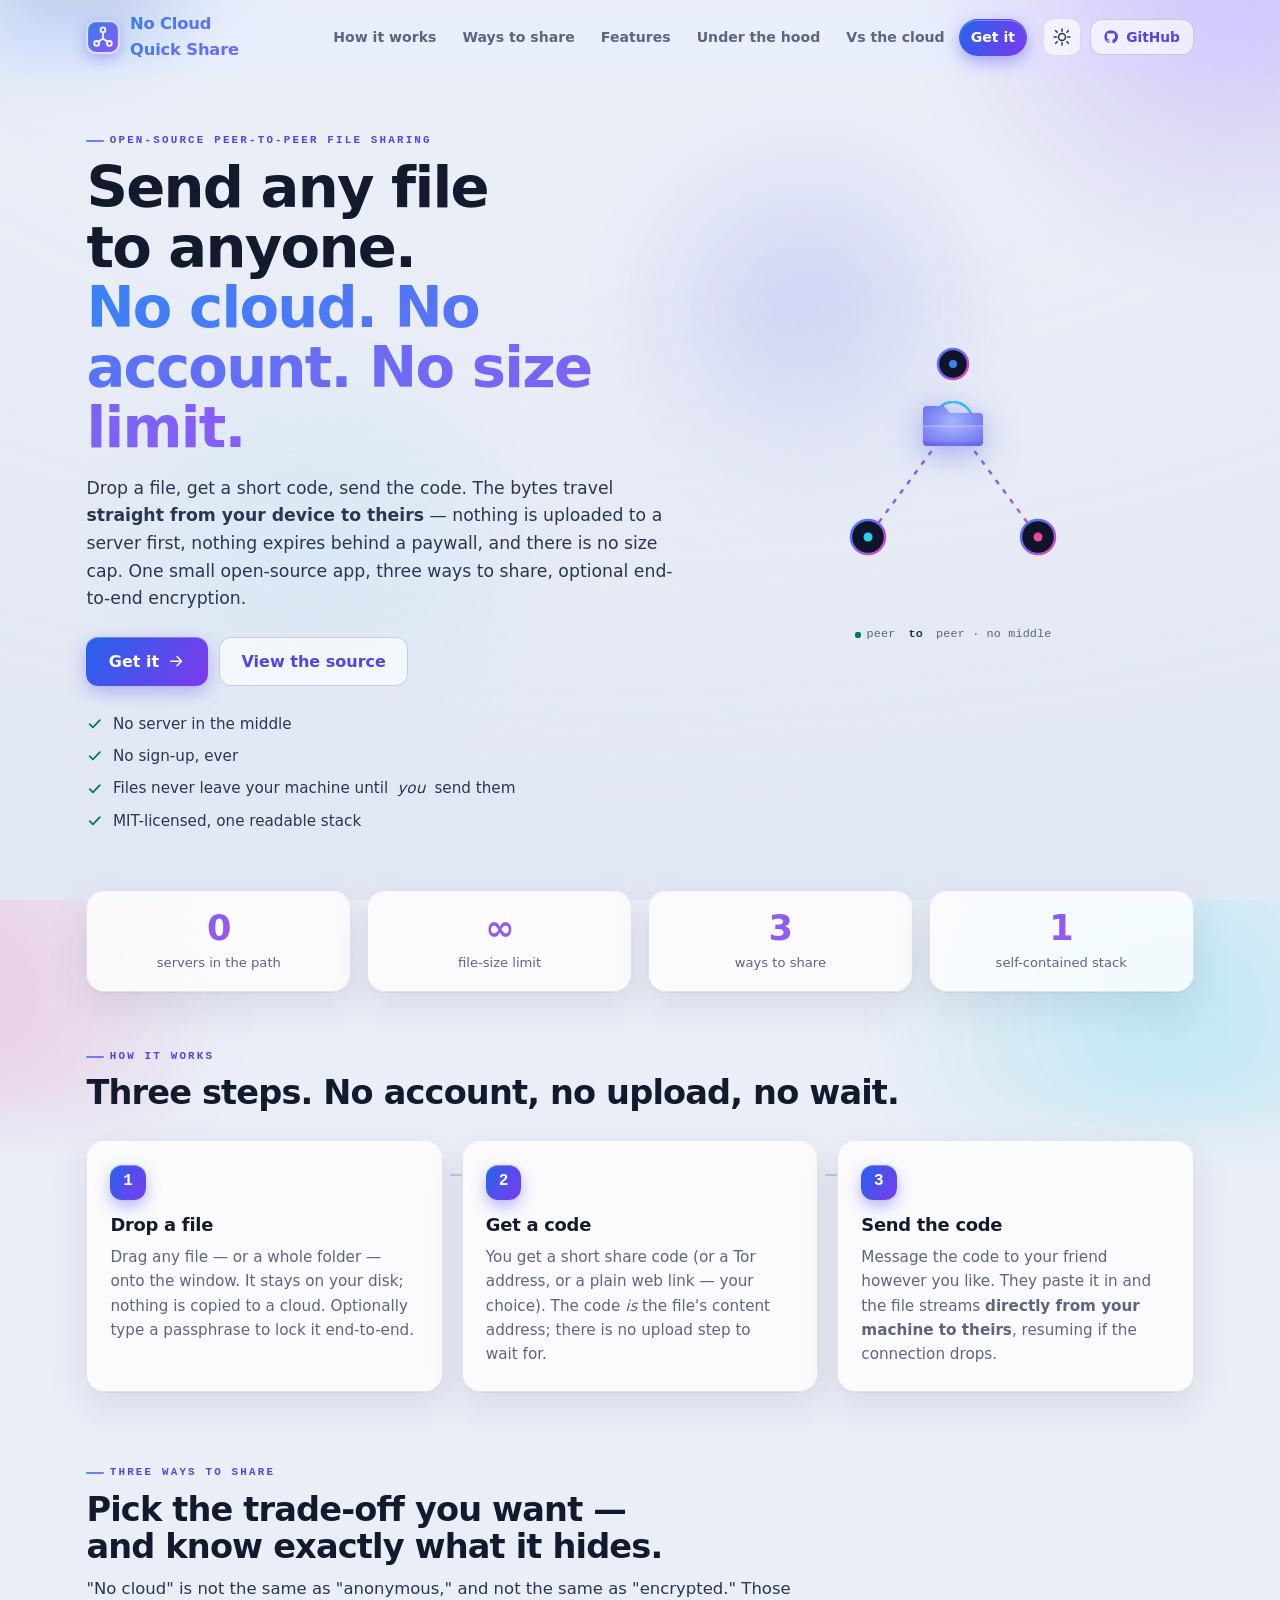
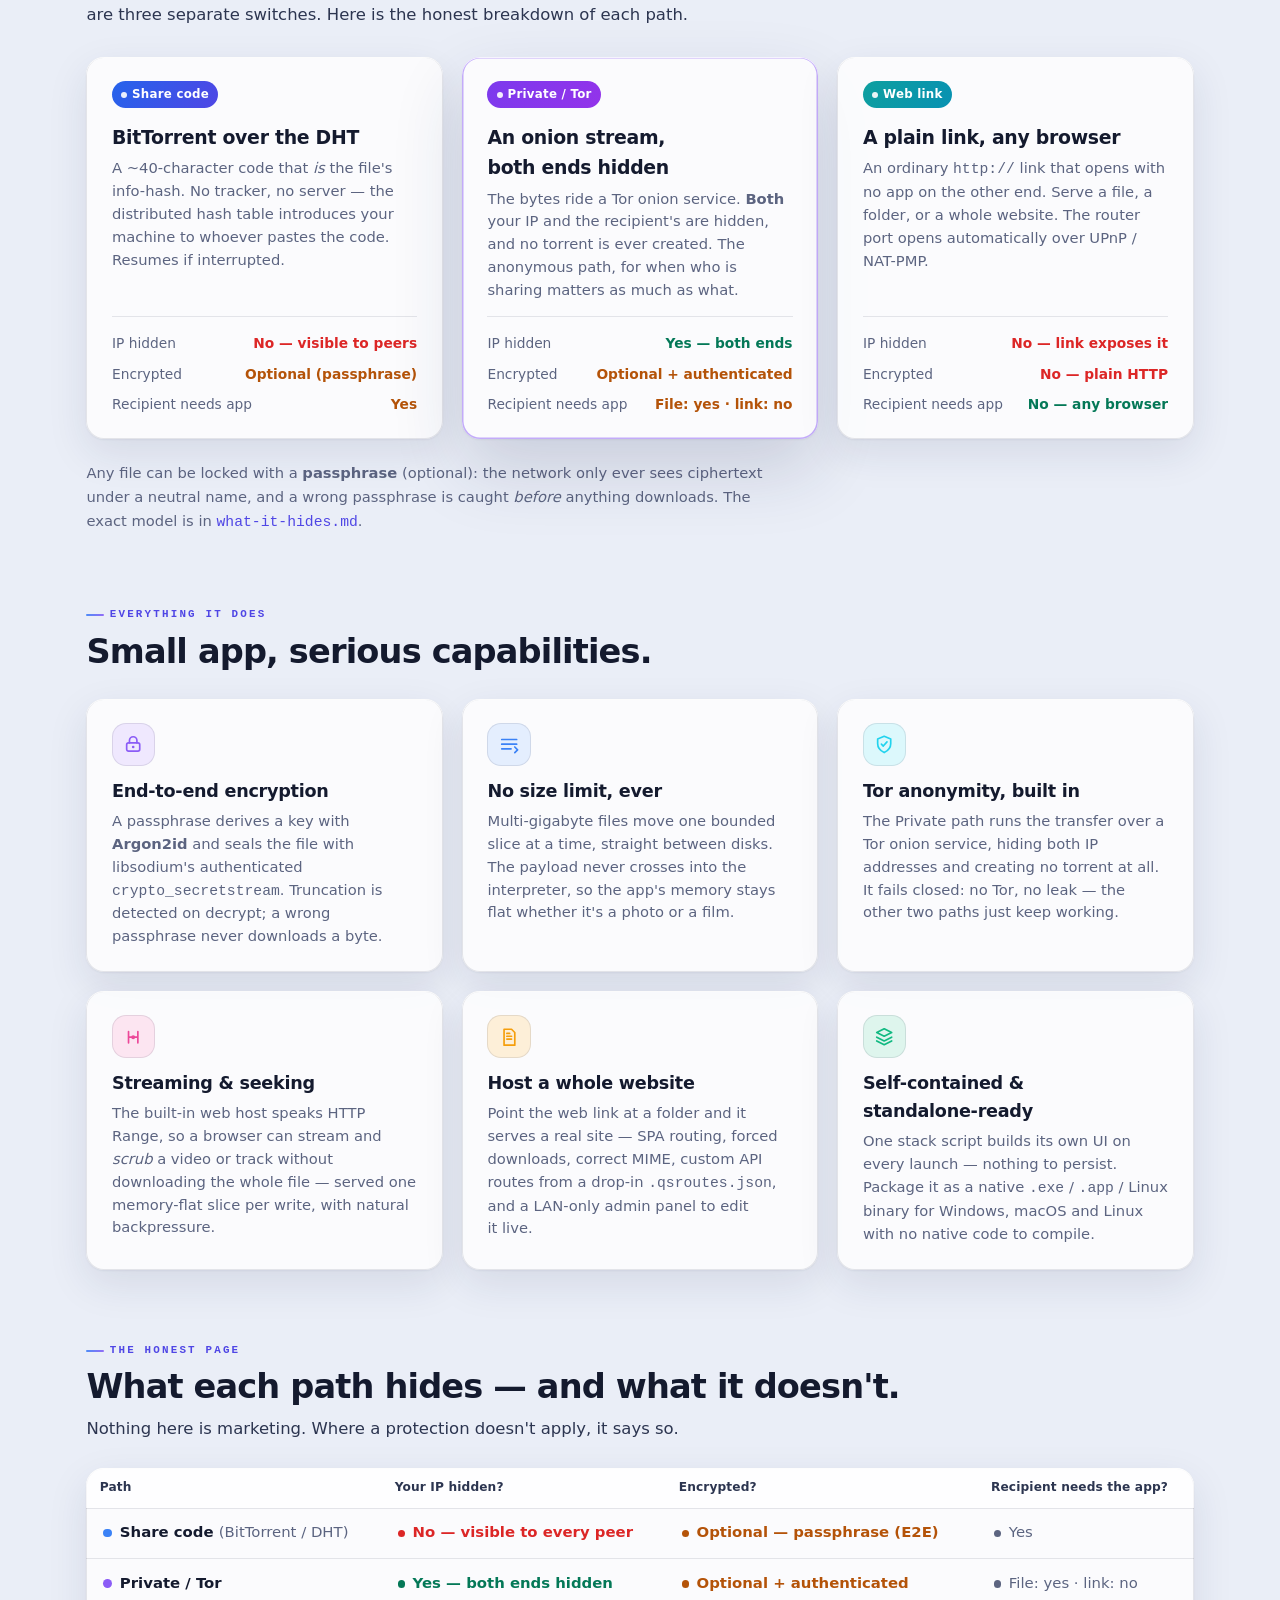
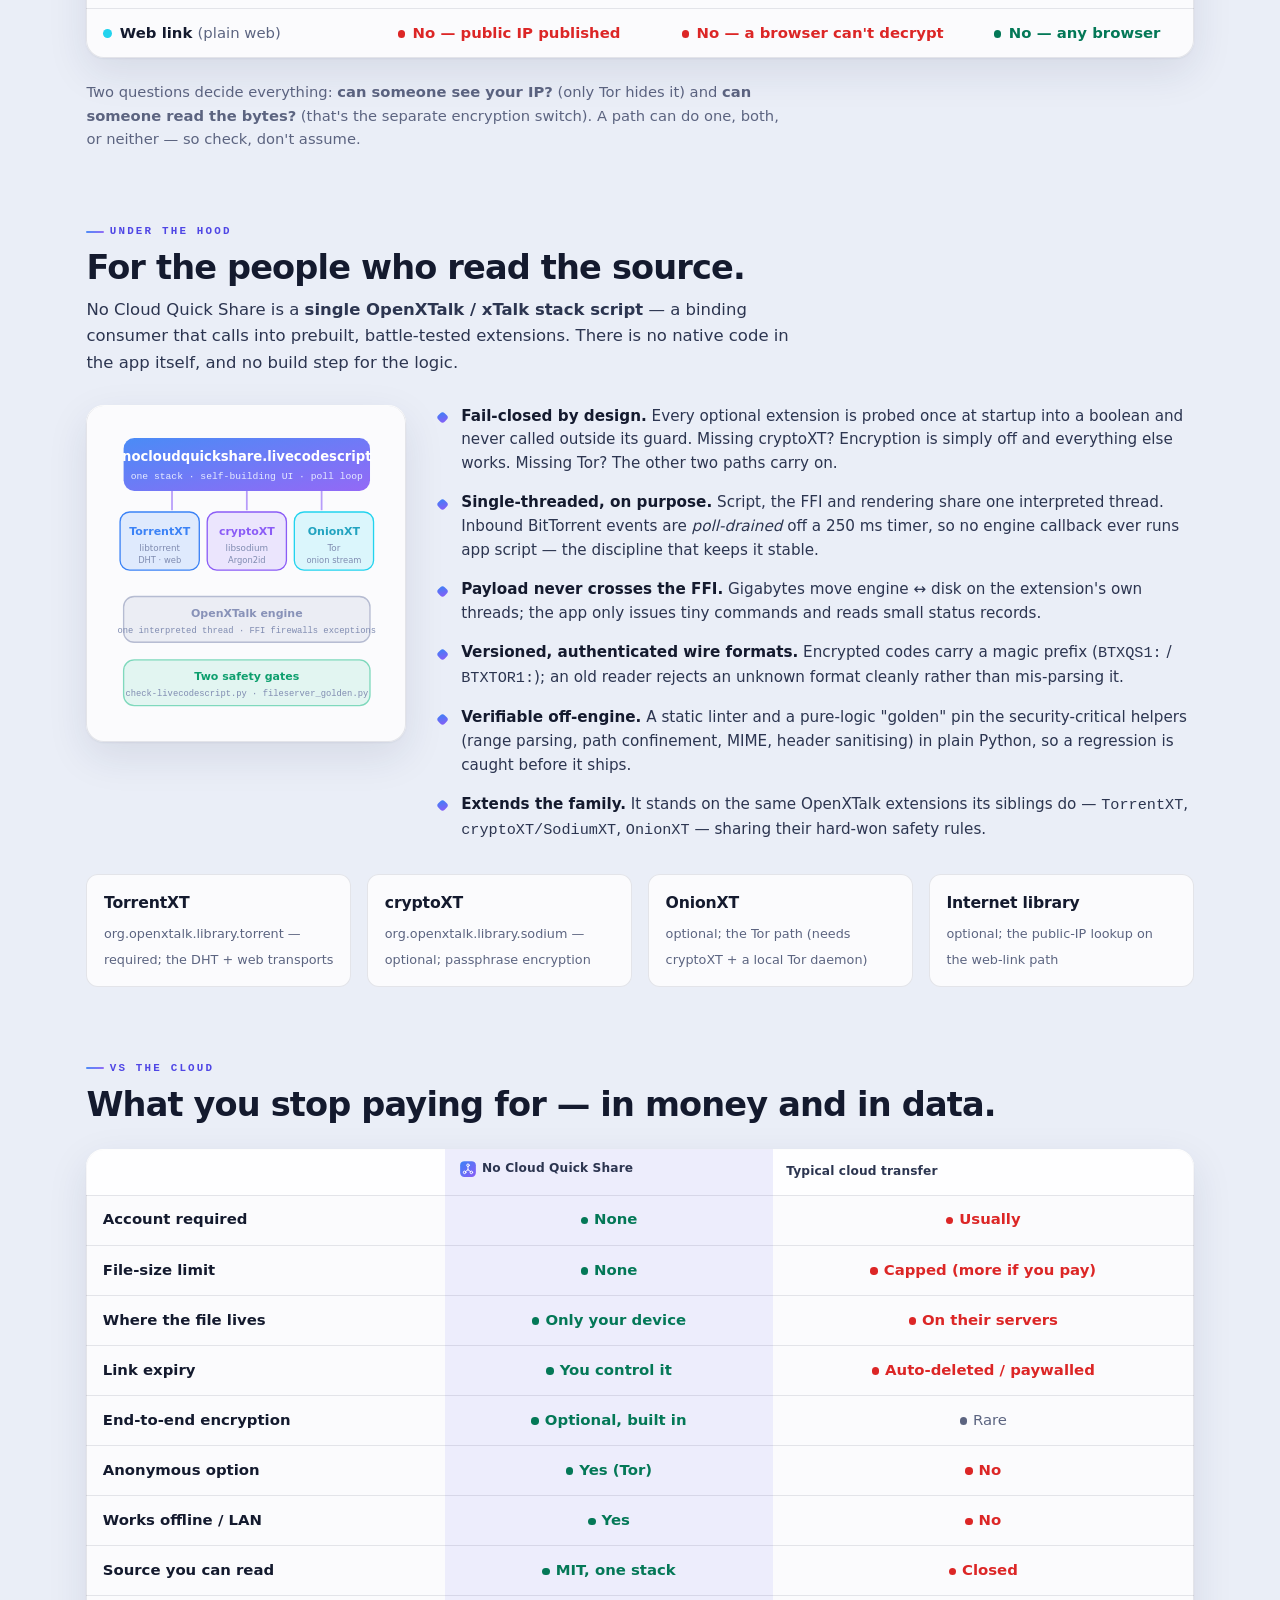
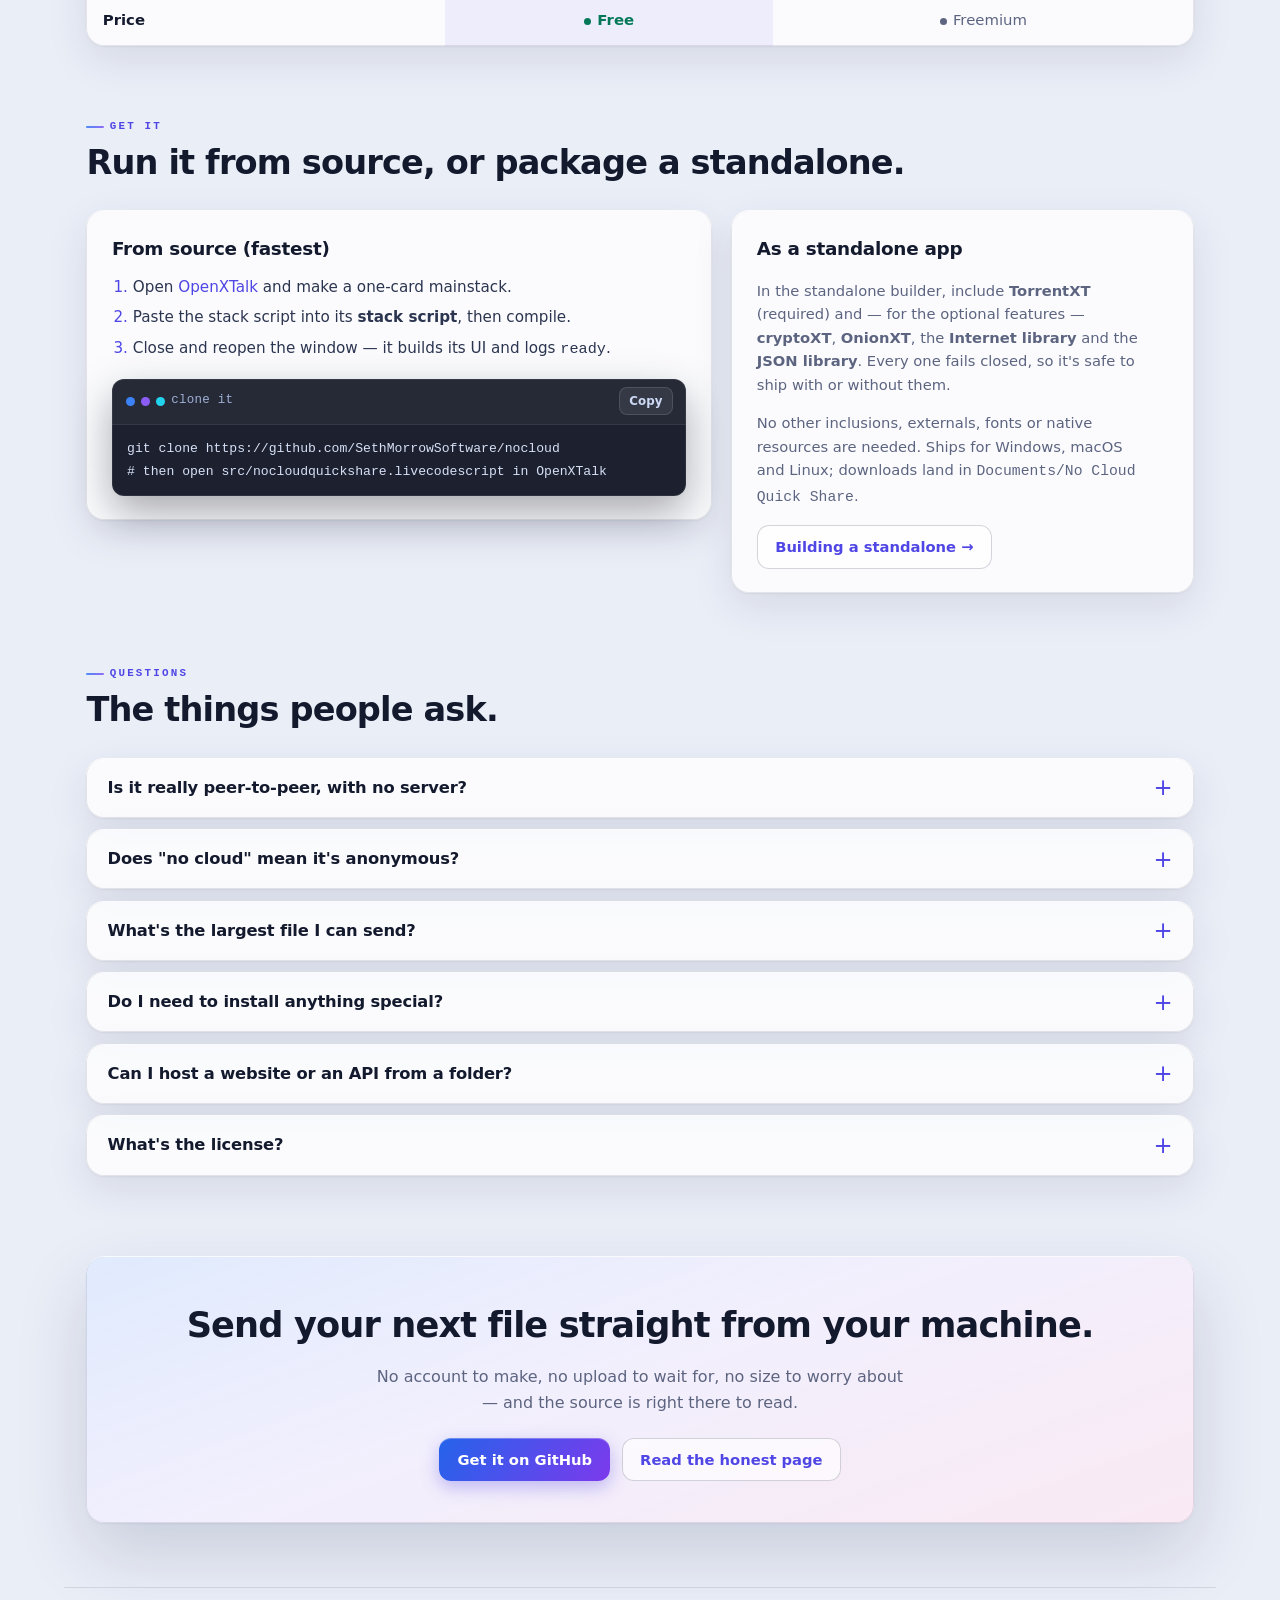
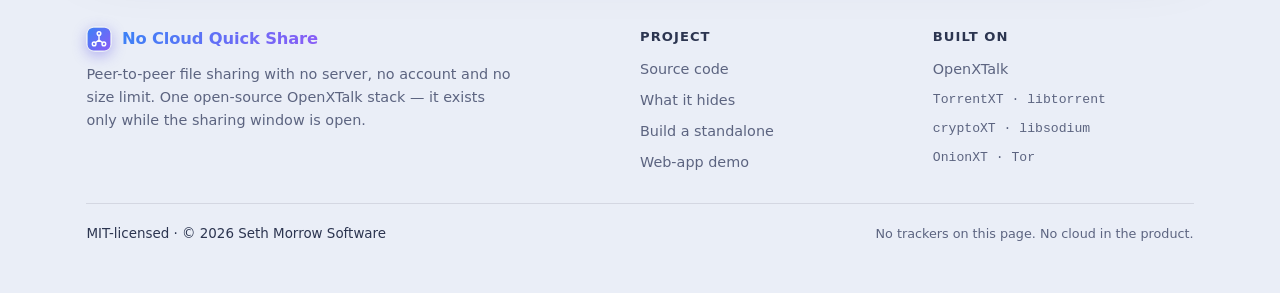
==== site/index.html @ 39c864a6 "site: a professional open-source product landing page A standalone marketing / product page for No C" ====
<!doctype html>
<html lang="en">
<head>
  <meta charset="utf-8">
  <meta name="viewport" content="width=device-width, initial-scale=1">
  <meta name="color-scheme" content="light dark">
  <meta name="theme-color" content="#3b82f6" media="(prefers-color-scheme: light)">
  <meta name="theme-color" content="#070b16" media="(prefers-color-scheme: dark)">
  <title>No Cloud Quick Share — send any file, no cloud, no account, no size limit</title>
  <meta name="description" content="Open-source peer-to-peer file sharing with no server, no account and no size limit. Drop a file, get a code, send it — the bytes go straight from your device to theirs, over BitTorrent, a Tor onion, or a plain web link, with optional end-to-end encryption.">
  <meta property="og:title" content="No Cloud Quick Share">
  <meta property="og:description" content="Peer-to-peer file sharing with no server, no account, no size limit. One open-source stack, three ways to share, optional end-to-end encryption.">
  <meta property="og:type" content="website">
  <!-- One self-contained stylesheet + one progressive-enhancement script. No external
       fonts, no CDN, no trackers, no build step: the whole site is a folder you could
       serve from No Cloud Quick Share itself. -->
  <link rel="icon" href="assets/logo.svg">
  <link rel="stylesheet" href="style.css">
</head>
<body>
  <div class="aurora" aria-hidden="true"></div>
  <div class="mesh" aria-hidden="true"></div>
  <a class="skip" href="#main">Skip to content</a>

  <!-- ============================================================ header -->
  <header class="chrome" id="chrome">
    <div class="site">
      <a class="brand" href="#top" aria-label="No Cloud Quick Share — home">
        <img src="assets/logo.svg" width="34" height="34" alt="">
        <span class="brand-name">No&nbsp;Cloud Quick&nbsp;Share</span>
      </a>
      <nav class="topnav" aria-label="Sections">
        <a href="#how">How it works</a>
        <a href="#ways">Ways to share</a>
        <a href="#features">Features</a>
        <a href="#tech">Under the hood</a>
        <a href="#compare">Vs the cloud</a>
        <a href="#start">Get it</a>
      </nav>
      <div class="site-actions">
        <button class="iconbtn" id="themebtn" type="button" aria-label="Toggle light or dark theme" title="Toggle theme">
          <svg class="ic" viewBox="0 0 24 24" aria-hidden="true"><circle cx="12" cy="12" r="4.2"/><path d="M12 2.5v2.6M12 18.9v2.6M4.4 4.4l1.8 1.8M17.8 17.8l1.8 1.8M2.5 12h2.6M18.9 12h2.6M4.4 19.6l1.8-1.8M17.8 6.2l1.8-1.8"/></svg>
        </button>
        <a class="btn ghost gh" href="https://github.com/SethMorrowSoftware/nocloud" rel="noopener">
          <svg class="ic" viewBox="0 0 24 24" aria-hidden="true"><path d="M12 2.2A9.8 9.8 0 0 0 8.9 21.3c.5.1.7-.2.7-.5v-1.7c-2.8.6-3.4-1.3-3.4-1.3-.4-1.1-1.1-1.4-1.1-1.4-.9-.6.1-.6.1-.6 1 .1 1.5 1 1.5 1 .9 1.5 2.3 1.1 2.9.8.1-.6.3-1.1.6-1.3-2.2-.3-4.5-1.1-4.5-4.9 0-1.1.4-2 1-2.7-.1-.3-.4-1.3.1-2.7 0 0 .8-.3 2.7 1a9.4 9.4 0 0 1 5 0c1.9-1.3 2.7-1 2.7-1 .5 1.4.2 2.4.1 2.7.6.7 1 1.6 1 2.7 0 3.8-2.3 4.6-4.5 4.9.3.3.7.9.7 1.9v2.8c0 .3.2.6.7.5A9.8 9.8 0 0 0 12 2.2z" fill="currentColor" stroke="none"/></svg>
          GitHub
        </a>
      </div>
      <button class="navtoggle" id="navtoggle" type="button" aria-label="Menu" aria-expanded="false"><span></span><span></span><span></span></button>
    </div>
  </header>

  <main id="main">
    <span id="top"></span>

    <!-- ========================================================== hero -->
    <section class="hero">
      <div class="hero-grid">
        <div class="hero-copy">
          <span class="kicker">Open-source peer-to-peer file sharing</span>
          <h1>Send any file to anyone.<br><span class="grad">No cloud. No account. No size limit.</span></h1>
          <p class="lede">Drop a file, get a short code, send the code. The bytes travel
            <b>straight from your device to theirs</b> — nothing is uploaded to a server first,
            nothing expires behind a paywall, and there is no size cap. One small open-source app,
            three ways to share, optional end-to-end encryption.</p>
          <div class="row hero-cta">
            <a class="btn" href="#start">Get it <svg class="ic" viewBox="0 0 24 24" aria-hidden="true"><path d="M5 12h13M13 6l6 6-6 6"/></svg></a>
            <a class="btn ghost" href="https://github.com/SethMorrowSoftware/nocloud" rel="noopener">View the source</a>
          </div>
          <ul class="trust">
            <li><svg class="ic" viewBox="0 0 24 24" aria-hidden="true"><path d="M5 12.5l4.5 4.5L19 7"/></svg> No server in the middle</li>
            <li><svg class="ic" viewBox="0 0 24 24" aria-hidden="true"><path d="M5 12.5l4.5 4.5L19 7"/></svg> No sign-up, ever</li>
            <li><svg class="ic" viewBox="0 0 24 24" aria-hidden="true"><path d="M5 12.5l4.5 4.5L19 7"/></svg> Files never leave your machine until <i>you</i> send them</li>
            <li><svg class="ic" viewBox="0 0 24 24" aria-hidden="true"><path d="M5 12.5l4.5 4.5L19 7"/></svg> MIT-licensed, one readable stack</li>
          </ul>
        </div>
        <div class="hero-art">
          <!-- the logo's 3-node glyph, brought to life: a source radiating to peers -->
          <svg class="qs-net" viewBox="0 0 360 300" fill="none" role="img" aria-label="A source sending a file peer-to-peer to three nodes">
            <defs>
              <linearGradient id="qsg" x1="0" y1="0" x2="1" y2="1">
                <stop offset="0" stop-color="#3b82f6"/><stop offset=".55" stop-color="#8b5cf6"/><stop offset="1" stop-color="#ec4899"/>
              </linearGradient>
              <radialGradient id="qsc" cx=".5" cy=".38" r=".7">
                <stop offset="0" stop-color="#a5b4fc"/><stop offset="1" stop-color="#6366f1"/>
              </radialGradient>
            </defs>
            <circle class="qs-ring" cx="180" cy="110" r="20" stroke="#8b5cf6" stroke-width="2"/>
            <circle class="qs-ring b" cx="180" cy="110" r="20" stroke="#3b82f6" stroke-width="2"/>
            <circle class="qs-ring c" cx="180" cy="110" r="20" stroke="#22d3ee" stroke-width="2"/>
            <path class="qs-link" d="M180 110 L95 225"  stroke="url(#qsg)" stroke-width="2.5"/>
            <path class="qs-link" d="M180 110 L265 225" stroke="url(#qsg)" stroke-width="2.5"/>
            <path class="qs-link" d="M180 110 L180 52"  stroke="url(#qsg)" stroke-width="2.5"/>
            <circle class="pkt pkt-l" cx="180" cy="110" r="4" fill="#22d3ee"/>
            <circle class="pkt pkt-r" cx="180" cy="110" r="4" fill="#ec4899"/>
            <circle class="pkt pkt-t" cx="180" cy="110" r="4" fill="#3b82f6"/>
            <g class="qs-peer core">
              <path d="M150 130V98a4 4 0 0 1 4-4h17l6 7h29a4 4 0 0 1 4 4v25a4 4 0 0 1-4 4h-52a4 4 0 0 1-4-4Z" fill="url(#qsc)"/>
              <path d="M150 114v12a4 4 0 0 0 4 4h52a4 4 0 0 0 4-4v-12Z" fill="#fff" opacity=".10"/>
              <path d="M150 114h60" stroke="#fff" stroke-width="1.4" opacity=".3"/>
            </g>
            <g class="qs-peer b"><circle cx="95" cy="225" r="17" fill="#0f1428" stroke="url(#qsg)" stroke-width="2.5"/><circle cx="95" cy="225" r="4.5" fill="#22d3ee"/></g>
            <g class="qs-peer c"><circle cx="265" cy="225" r="17" fill="#0f1428" stroke="url(#qsg)" stroke-width="2.5"/><circle cx="265" cy="225" r="4.5" fill="#ec4899"/></g>
            <g class="qs-peer"><circle cx="180" cy="52" r="15" fill="#0f1428" stroke="url(#qsg)" stroke-width="2.5"/><circle cx="180" cy="52" r="4" fill="#3b82f6"/></g>
          </svg>
          <span class="art-note"><span class="dot"></span>peer&nbsp;<b>to</b>&nbsp;peer &middot; no middle</span>
        </div>
      </div>
    </section>

    <!-- ===================================================== stat strip -->
    <section class="stats" aria-label="At a glance">
      <div class="stat"><b>0</b><span>servers in the path</span></div>
      <div class="stat"><b>&infin;</b><span>file-size limit</span></div>
      <div class="stat"><b>3</b><span>ways to share</span></div>
      <div class="stat"><b>1</b><span>self-contained stack</span></div>
    </section>

    <!-- ==================================================== how it works -->
    <section id="how" class="band">
      <span class="kicker">How it works</span>
      <h2 class="band-h">Three steps. No account, no upload, no wait.</h2>
      <ol class="steps">
        <li class="step">
          <span class="step-n">1</span>
          <h3>Drop a file</h3>
          <p>Drag any file — or a whole folder — onto the window. It stays on your disk; nothing
            is copied to a cloud. Optionally type a passphrase to lock it end-to-end.</p>
        </li>
        <li class="step">
          <span class="step-n">2</span>
          <h3>Get a code</h3>
          <p>You get a short share code (or a Tor address, or a plain web link — your choice). The
            code <i>is</i> the file's content address; there is no upload step to wait for.</p>
        </li>
        <li class="step">
          <span class="step-n">3</span>
          <h3>Send the code</h3>
          <p>Message the code to your friend however you like. They paste it in and the file streams
            <b>directly from your machine to theirs</b>, resuming if the connection drops.</p>
        </li>
      </ol>
    </section>

    <!-- ==================================================== ways to share -->
    <section id="ways" class="band">
      <span class="kicker">Three ways to share</span>
      <h2 class="band-h">Pick the trade-off you want — and know exactly what it hides.</h2>
      <p class="band-lede">"No cloud" is not the same as "anonymous," and not the same as "encrypted."
        Those are three separate switches. Here is the honest breakdown of each path.</p>
      <div class="ways">
        <article class="card way">
          <span class="way-badge code">Share code</span>
          <h3>BitTorrent over the DHT</h3>
          <p class="muted">A ~40-character code that <i>is</i> the file's info-hash. No tracker, no
            server — the distributed hash table introduces your machine to whoever pastes the code.
            Resumes if interrupted.</p>
          <ul class="way-facts">
            <li class="no"><span>IP hidden</span><b>No — visible to peers</b></li>
            <li class="opt"><span>Encrypted</span><b>Optional (passphrase)</b></li>
            <li class="opt"><span>Recipient needs app</span><b>Yes</b></li>
          </ul>
        </article>
        <article class="card way feature-tor">
          <span class="way-badge tor">Private / Tor</span>
          <h3>An onion stream, both ends hidden</h3>
          <p class="muted">The bytes ride a Tor onion service. <b>Both</b> your IP and the
            recipient's are hidden, and no torrent is ever created. The anonymous path, for when
            who is sharing matters as much as what.</p>
          <ul class="way-facts">
            <li class="yes"><span>IP hidden</span><b>Yes — both ends</b></li>
            <li class="opt"><span>Encrypted</span><b>Optional + authenticated</b></li>
            <li class="opt"><span>Recipient needs app</span><b>File: yes · link: no</b></li>
          </ul>
        </article>
        <article class="card way">
          <span class="way-badge web">Web link</span>
          <h3>A plain link, any browser</h3>
          <p class="muted">An ordinary <span class="mono">http://</span> link that opens with no app
            on the other end. Serve a file, a folder, or a whole website. The router port opens
            automatically over UPnP / NAT-PMP.</p>
          <ul class="way-facts">
            <li class="no"><span>IP hidden</span><b>No — link exposes it</b></li>
            <li class="no"><span>Encrypted</span><b>No — plain HTTP</b></li>
            <li class="yes"><span>Recipient needs app</span><b>No — any browser</b></li>
          </ul>
        </article>
      </div>
      <p class="band-foot muted">Any file can be locked with a <b>passphrase</b> (optional): the
        network only ever sees ciphertext under a neutral name, and a wrong passphrase is caught
        <i>before</i> anything downloads. The exact model is in
        <a href="https://github.com/SethMorrowSoftware/nocloud/blob/main/docs/what-it-hides.md" rel="noopener"><span class="mono">what-it-hides.md</span></a>.</p>
    </section>

    <!-- ==================================================== features grid -->
    <section id="features" class="band">
      <span class="kicker">Everything it does</span>
      <h2 class="band-h">Small app, serious capabilities.</h2>
      <div class="grid feats">
        <article class="feat card">
          <span class="feat-ic"><svg viewBox="0 0 24 24" aria-hidden="true"><rect x="5" y="10.5" width="14" height="9" rx="2"/><path d="M8 10.5V8a4 4 0 0 1 8 0v2.5"/><circle cx="12" cy="15" r="1.4" fill="currentColor" stroke="none"/></svg></span>
          <h3>End-to-end encryption</h3>
          <p>A passphrase derives a key with <b>Argon2id</b> and seals the file with libsodium's
            authenticated <span class="mono">crypto_secretstream</span>. Truncation is detected on
            decrypt; a wrong passphrase never downloads a byte.</p>
        </article>
        <article class="feat card">
          <span class="feat-ic"><svg viewBox="0 0 24 24" aria-hidden="true"><path d="M4 7h16M4 12h16M4 17h10"/><path d="M18 15l3 3-3 3" fill="none"/></svg></span>
          <h3>No size limit, ever</h3>
          <p>Multi-gigabyte files move one bounded slice at a time, straight between disks. The
            payload never crosses into the interpreter, so the app's memory stays flat whether
            it's a photo or a film.</p>
        </article>
        <article class="feat card">
          <span class="feat-ic"><svg viewBox="0 0 24 24" aria-hidden="true"><path d="M12 3.5l7 3v5c0 5-3 7.5-7 9.5-4-2-7-4.5-7-9.5v-5z"/><path d="M9 12l2 2 4-4.5"/></svg></span>
          <h3>Tor anonymity, built in</h3>
          <p>The Private path runs the transfer over a Tor onion service, hiding both IP addresses
            and creating no torrent at all. It fails closed: no Tor, no leak — the other two paths
            just keep working.</p>
        </article>
        <article class="feat card">
          <span class="feat-ic"><svg viewBox="0 0 24 24" aria-hidden="true"><path d="M7 6v12M17 6v12M7 12h10"/><circle cx="12" cy="12" r="2.1" fill="currentColor" stroke="none"/></svg></span>
          <h3>Streaming &amp; seeking</h3>
          <p>The built-in web host speaks HTTP Range, so a browser can stream and <i>scrub</i> a
            video or track without downloading the whole file — served one memory-flat slice per
            write, with natural backpressure.</p>
        </article>
        <article class="feat card">
          <span class="feat-ic"><svg viewBox="0 0 24 24" aria-hidden="true"><path d="M6.5 3.5h8L18 7v13.5H6.5z"/><path d="M9.5 8h3M9.5 11h5M9.5 14h5"/></svg></span>
          <h3>Host a whole website</h3>
          <p>Point the web link at a folder and it serves a real site — SPA routing, forced
            downloads, correct MIME, custom API routes from a drop-in <span class="mono">.qsroutes.json</span>,
            and a LAN-only admin panel to edit it live.</p>
        </article>
        <article class="feat card">
          <span class="feat-ic"><svg viewBox="0 0 24 24" aria-hidden="true"><path d="M12 3l8 4-8 4-8-4z"/><path d="M4 12l8 4 8-4"/><path d="M4 16l8 4 8-4"/></svg></span>
          <h3>Self-contained &amp; standalone-ready</h3>
          <p>One stack script builds its own UI on every launch — nothing to persist. Package it as
            a native <span class="mono">.exe</span> / <span class="mono">.app</span> / Linux binary
            for Windows, macOS and Linux with no native code to compile.</p>
        </article>
      </div>
    </section>

    <!-- ==================================================== transparency -->
    <section id="transparency" class="band">
      <span class="kicker">The honest page</span>
      <h2 class="band-h">What each path hides — and what it doesn't.</h2>
      <p class="band-lede">Nothing here is marketing. Where a protection doesn't apply, it says so.</p>
      <div class="tablewrap card">
        <table class="cmp">
          <thead>
            <tr><th scope="col">Path</th><th scope="col">Your IP hidden?</th><th scope="col">Encrypted?</th><th scope="col">Recipient needs the app?</th></tr>
          </thead>
          <tbody>
            <tr>
              <th scope="row"><span class="dotchip code"></span>Share code <span class="muted">(BitTorrent / DHT)</span></th>
              <td class="c-no">No — visible to every peer</td>
              <td class="c-opt">Optional — passphrase (E2E)</td>
              <td class="c-mid">Yes</td>
            </tr>
            <tr>
              <th scope="row"><span class="dotchip tor"></span>Private / Tor</th>
              <td class="c-yes">Yes — both ends hidden</td>
              <td class="c-opt">Optional + authenticated</td>
              <td class="c-mid">File: yes · link: no</td>
            </tr>
            <tr>
              <th scope="row"><span class="dotchip web"></span>Web link <span class="muted">(plain web)</span></th>
              <td class="c-no">No — public IP published</td>
              <td class="c-no">No — a browser can't decrypt</td>
              <td class="c-yes">No — any browser</td>
            </tr>
          </tbody>
        </table>
      </div>
      <p class="band-foot muted">Two questions decide everything: <b>can someone see your IP?</b>
        (only Tor hides it) and <b>can someone read the bytes?</b> (that's the separate encryption
        switch). A path can do one, both, or neither — so check, don't assume.</p>
    </section>

    <!-- ==================================================== under the hood -->
    <section id="tech" class="band tech">
      <span class="kicker">Under the hood</span>
      <h2 class="band-h">For the people who read the source.</h2>
      <p class="band-lede">No Cloud Quick Share is a <b>single OpenXTalk / xTalk stack script</b> —
        a binding consumer that calls into prebuilt, battle-tested extensions. There is no native
        code in the app itself, and no build step for the logic.</p>

      <div class="tech-grid">
        <div class="tech-diagram card" aria-hidden="true">
          <svg viewBox="0 0 320 340" role="img">
            <defs>
              <linearGradient id="tg" x1="0" y1="0" x2="1" y2="1"><stop offset="0" stop-color="#3b82f6"/><stop offset="1" stop-color="#8b5cf6"/></linearGradient>
            </defs>
            <!-- app layer -->
            <rect x="20" y="16" width="280" height="60" rx="12" fill="url(#tg)" opacity=".92"/>
            <text x="160" y="42" text-anchor="middle" fill="#fff" font-family="system-ui,sans-serif" font-size="15" font-weight="700">nocloudquickshare.livecodescript</text>
            <text x="160" y="62" text-anchor="middle" fill="#e6ecff" font-family="ui-monospace,monospace" font-size="11">one stack · self-building UI · poll loop</text>
            <!-- connectors -->
            <path d="M75 76v22M160 76v22M245 76v22" stroke="#8b5cf6" stroke-width="2" opacity=".6"/>
            <!-- extensions row -->
            <g font-family="system-ui,sans-serif">
              <rect x="16" y="100" width="90" height="66" rx="11" fill="rgba(59,130,246,.14)" stroke="#3b82f6" stroke-width="1.5"/>
              <text x="61" y="126" text-anchor="middle" fill="#3b82f6" font-size="12.5" font-weight="700">TorrentXT</text>
              <text x="61" y="144" text-anchor="middle" fill="#7f8bb0" font-size="10">libtorrent</text>
              <text x="61" y="158" text-anchor="middle" fill="#7f8bb0" font-size="9.5">DHT · web</text>

              <rect x="115" y="100" width="90" height="66" rx="11" fill="rgba(139,92,246,.14)" stroke="#8b5cf6" stroke-width="1.5"/>
              <text x="160" y="126" text-anchor="middle" fill="#8b5cf6" font-size="12.5" font-weight="700">cryptoXT</text>
              <text x="160" y="144" text-anchor="middle" fill="#7f8bb0" font-size="10">libsodium</text>
              <text x="160" y="158" text-anchor="middle" fill="#7f8bb0" font-size="9.5">Argon2id</text>

              <rect x="214" y="100" width="90" height="66" rx="11" fill="rgba(34,211,238,.14)" stroke="#22d3ee" stroke-width="1.5"/>
              <text x="259" y="126" text-anchor="middle" fill="#22a3c0" font-size="12.5" font-weight="700">OnionXT</text>
              <text x="259" y="144" text-anchor="middle" fill="#7f8bb0" font-size="10">Tor</text>
              <text x="259" y="158" text-anchor="middle" fill="#7f8bb0" font-size="9.5">onion stream</text>
            </g>
            <!-- engine layer -->
            <rect x="20" y="196" width="280" height="52" rx="12" fill="rgba(120,130,170,.12)" stroke="rgba(120,130,170,.5)" stroke-width="1.5"/>
            <text x="160" y="219" text-anchor="middle" fill="#8892b8" font-family="system-ui,sans-serif" font-size="12.5" font-weight="700">OpenXTalk engine</text>
            <text x="160" y="237" text-anchor="middle" fill="#7f8bb0" font-family="ui-monospace,monospace" font-size="10">one interpreted thread · FFI firewalls exceptions</text>
            <!-- gates -->
            <rect x="20" y="268" width="280" height="52" rx="12" fill="rgba(16,185,129,.10)" stroke="rgba(16,185,129,.5)" stroke-width="1.5"/>
            <text x="160" y="291" text-anchor="middle" fill="#0e9f6e" font-family="system-ui,sans-serif" font-size="12.5" font-weight="700">Two safety gates</text>
            <text x="160" y="309" text-anchor="middle" fill="#7f8bb0" font-family="ui-monospace,monospace" font-size="10">check-livecodescript.py · fileserver_golden.py</text>
          </svg>
        </div>

        <ul class="tech-notes">
          <li><b>Fail-closed by design.</b> Every optional extension is probed once at startup into a
            boolean and never called outside its guard. Missing cryptoXT? Encryption is simply off and
            everything else works. Missing Tor? The other two paths carry on.</li>
          <li><b>Single-threaded, on purpose.</b> Script, the FFI and rendering share one interpreted
            thread. Inbound BitTorrent events are <i>poll-drained</i> off a 250&nbsp;ms timer, so no
            engine callback ever runs app script — the discipline that keeps it stable.</li>
          <li><b>Payload never crosses the FFI.</b> Gigabytes move engine&nbsp;&harr;&nbsp;disk on the
            extension's own threads; the app only issues tiny commands and reads small status records.</li>
          <li><b>Versioned, authenticated wire formats.</b> Encrypted codes carry a magic prefix
            (<span class="mono">BTXQS1:</span> / <span class="mono">BTXTOR1:</span>); an old reader
            rejects an unknown format cleanly rather than mis-parsing it.</li>
          <li><b>Verifiable off-engine.</b> A static linter and a pure-logic "golden" pin the
            security-critical helpers (range parsing, path confinement, MIME, header sanitising) in
            plain Python, so a regression is caught before it ships.</li>
          <li><b>Extends the family.</b> It stands on the same OpenXTalk extensions its siblings do —
            <span class="mono">TorrentXT</span>, <span class="mono">cryptoXT/SodiumXT</span>,
            <span class="mono">OnionXT</span> — sharing their hard-won safety rules.</li>
        </ul>
      </div>

      <div class="deps">
        <div class="dep"><b>TorrentXT</b><span>org.openxtalk.library.torrent — required; the DHT + web transports</span></div>
        <div class="dep"><b>cryptoXT</b><span>org.openxtalk.library.sodium — optional; passphrase encryption</span></div>
        <div class="dep"><b>OnionXT</b><span>optional; the Tor path (needs cryptoXT + a local Tor daemon)</span></div>
        <div class="dep"><b>Internet library</b><span>optional; the public-IP lookup on the web-link path</span></div>
      </div>
    </section>

    <!-- ==================================================== vs the cloud -->
    <section id="compare" class="band">
      <span class="kicker">Vs the cloud</span>
      <h2 class="band-h">What you stop paying for — in money and in data.</h2>
      <div class="tablewrap card">
        <table class="cmp vs">
          <thead>
            <tr>
              <th scope="col">&nbsp;</th>
              <th scope="col" class="us"><span class="mini-brand"><img src="assets/logo.svg" width="18" height="18" alt=""> No&nbsp;Cloud Quick&nbsp;Share</span></th>
              <th scope="col">Typical cloud transfer</th>
            </tr>
          </thead>
          <tbody>
            <tr><th scope="row">Account required</th><td class="c-yes">None</td><td class="c-no">Usually</td></tr>
            <tr><th scope="row">File-size limit</th><td class="c-yes">None</td><td class="c-no">Capped (more if you pay)</td></tr>
            <tr><th scope="row">Where the file lives</th><td class="c-yes">Only your device</td><td class="c-no">On their servers</td></tr>
            <tr><th scope="row">Link expiry</th><td class="c-yes">You control it</td><td class="c-no">Auto-deleted / paywalled</td></tr>
            <tr><th scope="row">End-to-end encryption</th><td class="c-yes">Optional, built in</td><td class="c-mid">Rare</td></tr>
            <tr><th scope="row">Anonymous option</th><td class="c-yes">Yes (Tor)</td><td class="c-no">No</td></tr>
            <tr><th scope="row">Works offline / LAN</th><td class="c-yes">Yes</td><td class="c-no">No</td></tr>
            <tr><th scope="row">Source you can read</th><td class="c-yes">MIT, one stack</td><td class="c-no">Closed</td></tr>
            <tr><th scope="row">Price</th><td class="c-yes">Free</td><td class="c-mid">Freemium</td></tr>
          </tbody>
        </table>
      </div>
    </section>

    <!-- ==================================================== get started -->
    <section id="start" class="band">
      <span class="kicker">Get it</span>
      <h2 class="band-h">Run it from source, or package a standalone.</h2>
      <div class="start-grid">
        <div class="card start-card">
          <h3>From source (fastest)</h3>
          <ol class="tight">
            <li>Open <a href="https://openxtalk.org" rel="noopener">OpenXTalk</a> and make a one-card mainstack.</li>
            <li>Paste the stack script into its <b>stack script</b>, then compile.</li>
            <li>Close and reopen the window — it builds its UI and logs <span class="mono">ready</span>.</li>
          </ol>
          <div class="term">
            <div class="term-bar"><span class="term-dots"></span><span class="term-title">clone it</span>
              <button class="copybtn" id="copybtn" type="button" aria-label="Copy command">Copy</button>
            </div>
            <pre class="code" id="clonecmd">git clone https://github.com/SethMorrowSoftware/nocloud
# then open src/nocloudquickshare.livecodescript in OpenXTalk</pre>
          </div>
        </div>
        <div class="card start-card">
          <h3>As a standalone app</h3>
          <p class="muted">In the standalone builder, include <b>TorrentXT</b> (required) and — for the
            optional features — <b>cryptoXT</b>, <b>OnionXT</b>, the <b>Internet library</b> and the
            <b>JSON library</b>. Every one fails closed, so it's safe to ship with or without them.</p>
          <p class="muted">No other inclusions, externals, fonts or native resources are needed. Ships
            for Windows, macOS and Linux; downloads land in <span class="mono">Documents/No Cloud Quick Share</span>.</p>
          <div class="row">
            <a class="btn ghost" href="https://github.com/SethMorrowSoftware/nocloud/blob/main/docs/building-a-standalone.md" rel="noopener">Building a standalone &rarr;</a>
          </div>
        </div>
      </div>
    </section>

    <!-- ==================================================== FAQ -->
    <section id="faq" class="band">
      <span class="kicker">Questions</span>
      <h2 class="band-h">The things people ask.</h2>
      <div class="faq">
        <details class="card q">
          <summary>Is it really peer-to-peer, with no server?</summary>
          <p>Yes. On the Share-code and Tor paths there is no server and no tracker — your machine
            talks to the recipient's directly (the DHT or a Tor onion just introduces them). The Web
            link runs a tiny HTTP host <i>on your own machine</i>; the file still never leaves it
            until someone fetches it.</p>
        </details>
        <details class="card q">
          <summary>Does "no cloud" mean it's anonymous?</summary>
          <p>Not by itself. A direct connection means the other side sees your IP — that's only hidden
            on the <b>Tor</b> path. And encryption is a <i>separate</i> switch (a passphrase). The
            <a href="#transparency">transparency table</a> spells out exactly what each path does and
            doesn't hide.</p>
        </details>
        <details class="card q">
          <summary>What's the largest file I can send?</summary>
          <p>There's no built-in cap. Files stream one bounded slice at a time straight between disks,
            so a multi-gigabyte transfer uses the same flat memory as a small one. The practical limit
            is your disk and your connection.</p>
        </details>
        <details class="card q">
          <summary>Do I need to install anything special?</summary>
          <p>To <i>send</i>, you run the app. To <i>receive</i>: a Share code or a single Tor file needs
            the app too; a <b>Web link</b> opens in any browser with nothing installed. The Tor path
            additionally needs a local Tor daemon on the sending machine.</p>
        </details>
        <details class="card q">
          <summary>Can I host a website or an API from a folder?</summary>
          <p>Yes — that's what the demo web app shows. Share a folder over a web link and it serves a
            real SPA (routing, Range streaming, forced downloads), plus custom endpoints from a
            drop-in <span class="mono">.qsroutes.json</span> and a LAN-only admin panel for editing it
            live.</p>
        </details>
        <details class="card q">
          <summary>What's the license?</summary>
          <p>MIT. The whole thing is one readable OpenXTalk stack script plus a small bundled web app —
            fork it, audit it, ship it.</p>
        </details>
      </div>
    </section>

    <!-- ==================================================== final CTA -->
    <section class="band">
      <div class="cta card">
        <h2>Send your next file straight from your machine.</h2>
        <p class="muted">No account to make, no upload to wait for, no size to worry about — and the
          source is right there to read.</p>
        <div class="row">
          <a class="btn" href="https://github.com/SethMorrowSoftware/nocloud" rel="noopener">Get it on GitHub</a>
          <a class="btn ghost" href="#transparency">Read the honest page</a>
        </div>
      </div>
    </section>
  </main>

  <!-- ============================================================ footer -->
  <footer class="footer">
    <div class="foot-grid">
      <div class="foot-brand">
        <span class="brand"><img src="assets/logo.svg" width="26" height="26" alt=""><span class="brand-name">No&nbsp;Cloud Quick&nbsp;Share</span></span>
        <p class="muted">Peer-to-peer file sharing with no server, no account and no size limit.
          One open-source OpenXTalk stack — it exists only while the sharing window is open.</p>
      </div>
      <nav class="foot-col" aria-label="Project">
        <b>Project</b>
        <a href="https://github.com/SethMorrowSoftware/nocloud" rel="noopener">Source code</a>
        <a href="https://github.com/SethMorrowSoftware/nocloud/blob/main/docs/what-it-hides.md" rel="noopener">What it hides</a>
        <a href="https://github.com/SethMorrowSoftware/nocloud/blob/main/docs/building-a-standalone.md" rel="noopener">Build a standalone</a>
        <a href="https://github.com/SethMorrowSoftware/nocloud/blob/main/docs/webapp.md" rel="noopener">Web-app demo</a>
      </nav>
      <nav class="foot-col" aria-label="Built on">
        <b>Built on</b>
        <a href="https://openxtalk.org" rel="noopener">OpenXTalk</a>
        <span class="mono muted">TorrentXT · libtorrent</span>
        <span class="mono muted">cryptoXT · libsodium</span>
        <span class="mono muted">OnionXT · Tor</span>
      </nav>
    </div>
    <div class="foot-legal">
      <span>MIT-licensed &middot; &copy; 2026 Seth Morrow Software</span>
      <span class="muted">No trackers on this page. No cloud in the product.</span>
    </div>
  </footer>

  <script src="app.js" defer></script>
</body>
</html>
---- site/style.css ----
/* No Cloud Quick Share - product landing page. One self-contained stylesheet.
 *
 * Design system: "Aurora Vault" - the same language as the bundled web-app demo
 * (webapp/app.css): frosted-glass surfaces floating above a living blue->violet->cyan
 * aurora, disciplined with editorial structure (mono kicker eyebrows, rationed gradient,
 * numbered steps, tabular figures) and lit by the brand's own logo gradient. Everything
 * is CSS-only - gradients, backdrop-filter, @keyframes, inline-SVG hooks - NO external
 * fonts, NO CDN, NO data: URIs, NO images beyond the local logo. That is what lets the
 * whole site ship as a plain folder you could serve from Quick Share itself, offline,
 * over a Tor .onion, and under a strict CSP (default-src 'self').
 *
 * Theming: light + dark ride one set of custom properties. Unlike the demo (which is
 * pure prefers-color-scheme) this page adds a manual toggle, so the dark tokens apply
 * either from the OS preference OR an explicit :root[data-theme="dark"] stamp, and an
 * explicit [data-theme="light"] always wins back to light. Every motion is gated by
 * prefers-reduced-motion at the bottom.
 */

/* ------------------------------------------------------------------ design tokens */
:root {
  /* neutrals - light */
  --bg: #eaeef7; --bg-deep: #e2e7f4;
  --ink: #141a2e; --ink-soft: #2c3550; --muted: #5c6480;
  --panel: rgba(255, 255, 255, .78); --panel-solid: #ffffff;
  --hair: rgba(20, 28, 54, .10); --hair-strong: rgba(20, 28, 54, .18);
  --highlight: rgba(255, 255, 255, .85);
  --chip: rgba(255, 255, 255, .62);

  /* brand accents (stable across themes) */
  --blue: #3b82f6; --violet: #8b5cf6; --cyan: #22d3ee; --pink: #ec4899;
  --amber: #f59e0b; --green: #10b981;
  --grad: linear-gradient(120deg, #3b82f6, #8b5cf6);          /* decorative (fills, text-clip) */
  --grad-solid: linear-gradient(120deg, #2563eb, #7c3aed);    /* under WHITE text - AA-safe stops */
  --grad-tri: linear-gradient(115deg, #3b82f6 0%, #8b5cf6 48%, #ec4899 100%);
  --accent: #4f46e5;             /* links + focus text in light */
  --focus: #3b82f6;              /* focus ring */
  --live: #047857;               /* the "live" signal - AA as text on light */
  --warn: #b45309;               /* conditional / "no" cells - AA as text on light */
  --danger: #dc2626;             /* the honest "no" - AA as text on light */

  /* code surface (deep navy even in light mode - matches the artwork) */
  --code-bg: rgba(10, 15, 30, .92); --code-ink: #d7e0f5; --code-dim: rgba(255,255,255,.07);

  /* material */
  --r: 18px; --r-sm: 12px; --r-lg: 24px;
  --glass: blur(18px) saturate(1.5);
  --shadow: 0 1px 2px rgba(20,28,54,.05), 0 14px 40px rgba(30,40,80,.10);
  --shadow-lg: 0 1px 2px rgba(20,28,54,.06), 0 30px 70px rgba(30,40,80,.16);
  --ease: cubic-bezier(.2, .8, .2, 1);       /* timing-function only */
  --t: 240ms cubic-bezier(.2, .8, .2, 1);    /* duration + easing */
  --t-press: 110ms cubic-bezier(.2, .8, .2, 1);
  --maxw: 72em;
  --aurora-op: .55;
}

/* dark tokens: the shared block. Applied when the OS prefers dark AND the user has not
   forced light, OR when the user has explicitly stamped data-theme="dark". Declared
   twice because plain CSS cannot alias a declaration list across an @media boundary. */
@media (prefers-color-scheme: dark) {
  :root:not([data-theme="light"]) {
    --bg: #070b16; --bg-deep: #04060d;
    --ink: #e9eefb; --ink-soft: #c3ccea; --muted: #949dbb;
    --panel: rgba(22, 28, 48, .68); --panel-solid: #141a2e;
    --hair: rgba(255, 255, 255, .09); --hair-strong: rgba(255, 255, 255, .18);
    --highlight: rgba(255, 255, 255, .10);
    --chip: rgba(255, 255, 255, .05);
    --accent: #a5b4fc; --focus: #6ea8fe; --live: #34d399; --warn: #fbbf24; --danger: #f87171;
    --code-bg: rgba(4, 8, 18, .8); --code-ink: #d0dbf5; --code-dim: rgba(255,255,255,.06);
    --shadow: 0 1px 2px rgba(0,0,0,.4), 0 18px 46px rgba(0,0,0,.45);
    --shadow-lg: 0 1px 2px rgba(0,0,0,.5), 0 34px 80px rgba(0,0,0,.6);
    --aurora-op: .85;
  }
}
:root[data-theme="dark"] {
  --bg: #070b16; --bg-deep: #04060d;
  --ink: #e9eefb; --ink-soft: #c3ccea; --muted: #949dbb;
  --panel: rgba(22, 28, 48, .68); --panel-solid: #141a2e;
  --hair: rgba(255, 255, 255, .09); --hair-strong: rgba(255, 255, 255, .18);
  --highlight: rgba(255, 255, 255, .10);
  --chip: rgba(255, 255, 255, .05);
  --accent: #a5b4fc; --focus: #6ea8fe; --live: #34d399; --warn: #fbbf24; --danger: #f87171;
  --code-bg: rgba(4, 8, 18, .8); --code-ink: #d0dbf5; --code-dim: rgba(255,255,255,.06);
  --shadow: 0 1px 2px rgba(0,0,0,.4), 0 18px 46px rgba(0,0,0,.45);
  --shadow-lg: 0 1px 2px rgba(0,0,0,.5), 0 34px 80px rgba(0,0,0,.6);
  --aurora-op: .85;
}

* { box-sizing: border-box; }
html { -webkit-text-size-adjust: 100%; scroll-behavior: smooth; scroll-padding-top: 5.2em; }
body {
  margin: 0; min-height: 100vh;
  font-family: system-ui, -apple-system, "Segoe UI", Roboto, Helvetica, Arial, sans-serif;
  color: var(--ink); background: var(--bg); line-height: 1.6;
  -webkit-font-smoothing: antialiased; text-rendering: optimizeLegibility;
  overflow-x: hidden;
}
a { color: var(--accent); text-decoration: none; }
a:hover { text-decoration: underline; text-underline-offset: 3px; }
b, strong { font-weight: 680; }
img { max-width: 100%; }
h1, h2, h3 { text-wrap: balance; }
p { text-wrap: pretty; }
:focus-visible { outline: 2px solid var(--focus); outline-offset: 3px; border-radius: 4px; }
::selection { background: rgba(139, 92, 246, .28); }

.mono, kbd, pre, code { font-variant-numeric: tabular-nums; }
.mono { font-family: ui-monospace, SFMono-Regular, "SF Mono", Menlo, Consolas, "Liberation Mono", monospace; }
.muted { color: var(--muted); }

/* skip link */
.skip {
  position: fixed; top: -60px; left: 12px; z-index: 100; background: var(--panel-solid);
  color: var(--ink); padding: .6em 1em; border-radius: 10px; box-shadow: var(--shadow-lg);
  transition: top var(--t);
}
.skip:focus { top: 12px; text-decoration: none; }

/* ------------------------------------------------------------------ aurora field */
.aurora {
  position: fixed; inset: -25vh -15vw; z-index: -2; pointer-events: none;
  opacity: var(--aurora-op); filter: blur(28px); will-change: transform;
  background:
    radial-gradient(34vw 34vw at 14% 6%,  rgba(59, 130, 246, .55), transparent 60%),
    radial-gradient(40vw 40vw at 86% 14%, rgba(139, 92, 246, .55), transparent 62%),
    radial-gradient(38vw 38vw at 82% 92%, rgba(34, 211, 238, .40), transparent 60%),
    radial-gradient(34vw 34vw at 10% 90%, rgba(236, 72, 153, .38), transparent 60%);
  animation: aurora-drift 30s ease-in-out infinite alternate;
}
.aurora::before {
  content: ""; position: absolute; inset: 0;
  background:
    radial-gradient(26vw 26vw at 60% 40%, rgba(99, 102, 241, .38), transparent 60%),
    radial-gradient(30vw 30vw at 30% 60%, rgba(34, 211, 238, .30), transparent 62%);
  animation: aurora-drift 38s ease-in-out infinite alternate-reverse;
}
.mesh {
  position: fixed; inset: 0; z-index: -1; pointer-events: none;
  background: radial-gradient(130% 100% at 50% -10%, transparent 42%, var(--bg-deep) 100%);
}
@keyframes aurora-drift {
  0%   { transform: translate3d(0, 0, 0) scale(1) rotate(0deg); }
  50%  { transform: translate3d(-3%, 2%, 0) scale(1.12) rotate(3deg); }
  100% { transform: translate3d(2%, -2%, 0) scale(1.06) rotate(-2deg); }
}

/* ------------------------------------------------------------------ chrome: header */
.chrome {
  position: sticky; top: 0; z-index: 30;
  backdrop-filter: var(--glass); -webkit-backdrop-filter: var(--glass);
  border-bottom: 1px solid transparent; transition: border-color var(--t), background var(--t), box-shadow var(--t);
}
.chrome.scrolled {
  background: color-mix(in srgb, var(--bg) 68%, transparent);
  border-bottom-color: var(--hair); box-shadow: 0 10px 30px rgba(10, 16, 40, .10);
}
@supports not (background: color-mix(in srgb, red, blue)) {
  .chrome.scrolled { background: var(--panel); }
}
.site {
  display: flex; align-items: center; gap: 1em; max-width: var(--maxw); margin: 0 auto;
  padding: .7em 1.4em;
}
.brand { display: flex; align-items: center; gap: .6em; color: inherit; font-weight: 700; letter-spacing: -.01em; }
.brand:hover { text-decoration: none; }
.brand img { display: block; border-radius: 9px; box-shadow: 0 4px 14px rgba(79, 70, 229, .35); }
.brand-name { font-size: 1.02em; background: var(--grad); -webkit-background-clip: text; background-clip: text; color: transparent; font-weight: 800; }

.topnav { display: flex; align-items: center; gap: .1em; margin-left: 1.2em; }
.topnav a {
  position: relative; font-size: .88em; font-weight: 550; color: var(--muted);
  padding: .44em .8em; border-radius: 999px; border: 1px solid transparent; white-space: nowrap;
  transition: color var(--t), background var(--t), transform var(--t-press);
}
.topnav a:hover { background: var(--chip); color: var(--ink); text-decoration: none; }
.topnav a:active { transform: scale(.96); }
.topnav a.on {
  color: #fff; background: var(--grad-solid);
  box-shadow: 0 6px 16px rgba(79, 70, 229, .4), inset 0 1px 0 rgba(255, 255, 255, .3);
}

.site-actions { margin-left: auto; display: flex; align-items: center; gap: .55em; }
.iconbtn {
  display: grid; place-items: center; width: 2.35em; height: 2.35em; flex: 0 0 auto;
  color: var(--ink-soft); background: var(--chip); border: 1px solid var(--hair); border-radius: 11px;
  cursor: pointer; font: inherit; transition: color var(--t), border-color var(--t), transform var(--t-press);
}
.iconbtn:hover { color: var(--accent); border-color: var(--accent); }
.iconbtn:active { transform: scale(.94); }
.iconbtn .ic { width: 1.25em; height: 1.25em; }
/* the sun becomes a crescent moon in dark mode - one glyph, a mask does the phase */
.iconbtn .ic circle { transition: r var(--t); }
:root[data-theme="dark"] .iconbtn .ic > path,
:root:not([data-theme="light"]) .iconbtn .ic > path { opacity: 0; }
:root[data-theme="dark"] .iconbtn .ic > circle,
:root:not([data-theme="light"]) .iconbtn .ic > circle { r: 5.4px; }
@media (prefers-color-scheme: light) { :root:not([data-theme="dark"]) .iconbtn .ic > path { opacity: 1; } :root:not([data-theme="dark"]) .iconbtn .ic > circle { r: 4.2px; } }

/* hamburger (mobile only) */
.navtoggle {
  display: none; flex-direction: column; gap: 4px; width: 2.35em; height: 2.35em; flex: 0 0 auto;
  align-items: center; justify-content: center; cursor: pointer; padding: 0;
  background: var(--chip); border: 1px solid var(--hair); border-radius: 11px;
}
.navtoggle span { display: block; width: 1.05em; height: 2px; border-radius: 2px; background: var(--ink-soft); transition: transform var(--t), opacity var(--t); }
.navtoggle[aria-expanded="true"] span:nth-child(1) { transform: translateY(6px) rotate(45deg); }
.navtoggle[aria-expanded="true"] span:nth-child(2) { opacity: 0; }
.navtoggle[aria-expanded="true"] span:nth-child(3) { transform: translateY(-6px) rotate(-45deg); }

/* ------------------------------------------------------------------ buttons */
.btn {
  display: inline-flex; align-items: center; justify-content: center; gap: .5em; cursor: pointer;
  font: inherit; font-size: .92em; font-weight: 600; color: #fff; border: 0;
  background: var(--grad-solid); padding: .68em 1.25em; border-radius: 12px;
  box-shadow: 0 6px 18px rgba(79, 70, 229, .34), inset 0 1px 0 rgba(255, 255, 255, .28);
  transition: transform var(--t-press), box-shadow var(--t), filter var(--t);
}
.btn:hover { transform: translateY(-2px); filter: brightness(1.06); text-decoration: none;
  box-shadow: 0 12px 28px rgba(79, 70, 229, .46), inset 0 1px 0 rgba(255, 255, 255, .3); }
.btn:active { transform: translateY(0) scale(.98); box-shadow: 0 3px 10px rgba(79, 70, 229, .3); }
.btn .ic { width: 1.15em; height: 1.15em; }
.btn.ghost {
  color: var(--accent); background: var(--chip);
  box-shadow: inset 0 0 0 1px var(--hair-strong);
}
.btn.ghost:hover { color: var(--ink); filter: none; box-shadow: inset 0 0 0 1px var(--accent); background: var(--panel); }
.btn.ghost:active { transform: translateY(1px) scale(.99); }
.btn.gh { padding: .5em 1em; font-size: .86em; }

.row { display: flex; flex-wrap: wrap; gap: .7em; align-items: center; }

/* ------------------------------------------------------------------ generic icon */
.ic { display: inline-block; vertical-align: middle; width: 1.25em; height: 1.25em;
  fill: none; stroke: currentColor; stroke-width: 1.8; stroke-linecap: round; stroke-linejoin: round; }

/* kicker eyebrow - the editorial connective tissue */
.kicker {
  display: inline-flex; align-items: center; gap: .55em;
  font-family: ui-monospace, SFMono-Regular, Menlo, Consolas, monospace;
  font-size: .68rem; font-weight: 600; letter-spacing: .2em; text-transform: uppercase;
  color: var(--accent); margin: 0 0 .8em;
}
.kicker::before {
  content: ""; width: 1.6em; height: 2px; border-radius: 2px; background: var(--grad); opacity: .9;
}

/* ------------------------------------------------------------------ sections / bands */
main { display: block; }
.hero, .band { max-width: var(--maxw); margin: 0 auto; padding: 3.6em 1.4em; }
.band { padding-top: 3em; padding-bottom: 1em; }
.band-h { margin: 0 0 .3em; font-size: clamp(1.5rem, 3.2vw, 2.1rem); font-weight: 780; letter-spacing: -.025em; line-height: 1.12; }
.band-lede { margin: .5em 0 0; color: var(--ink-soft); max-width: 44em; font-size: 1.03em; }
.band-foot { margin: 1.5em 0 0; font-size: .92em; max-width: 48em; }

/* card / glass */
.card {
  position: relative; background: var(--panel);
  border-radius: var(--r);
  box-shadow: inset 0 1px 0 var(--highlight), inset 0 0 0 1px var(--hair), var(--shadow);
  padding: 1.5em 1.6em;
}

/* ------------------------------------------------------------------ hero */
.hero { padding-top: 3em; }
.hero-grid { display: grid; grid-template-columns: 1.1fr .9fr; gap: 2.4em; align-items: center; }
.hero h1 {
  margin: 0 0 .3em; font-size: clamp(2.1rem, 5.4vw, 3.6rem); font-weight: 820;
  letter-spacing: -.03em; line-height: 1.04;
}
.hero h1 .grad {
  background: var(--grad-tri); -webkit-background-clip: text; background-clip: text; color: transparent;
  background-size: 220% auto; animation: shimmer 7s linear infinite;
}
@keyframes shimmer { to { background-position: 220% center; } }
.lede { margin: .2em 0 0; color: var(--ink-soft); max-width: 34em; font-size: 1.08em; }
.hero-cta { margin-top: 1.5em; }
.hero-cta .btn { font-size: 1em; padding: .74em 1.4em; }

.trust { list-style: none; margin: 1.6em 0 0; padding: 0; display: grid; gap: .5em; }
.trust li { display: flex; align-items: center; gap: .6em; color: var(--ink-soft); font-size: .95em; }
.trust .ic { flex: 0 0 auto; width: 1.15em; height: 1.15em; color: var(--live); stroke-width: 2.4; }

/* hero art: the node-bloom SVG + a wry mono status line */
.hero-art { display: grid; place-items: center; gap: .8em; }
.qs-net { width: 100%; max-width: 360px; height: auto; overflow: visible; }
.qs-net .core { filter: drop-shadow(0 6px 16px rgba(99, 102, 241, .55)); }
.qs-peer { transform-box: fill-box; transform-origin: center; animation: bob 4.5s ease-in-out infinite; }
.qs-peer.b { animation-delay: .7s; } .qs-peer.c { animation-delay: 1.4s; }
@keyframes bob { 0%, 100% { transform: translateY(0); } 50% { transform: translateY(-5px); } }
.qs-ring { transform-box: fill-box; transform-origin: center; animation: ring 3.6s ease-out infinite; }
.qs-ring.b { animation-delay: 1.2s; } .qs-ring.c { animation-delay: 2.4s; }
@keyframes ring { 0% { transform: scale(1); opacity: .55; } 100% { transform: scale(7.5); opacity: 0; } }
.qs-link { stroke-dasharray: 5 7; animation: flow 1.1s linear infinite; }
@keyframes flow { to { stroke-dashoffset: -24; } }
.pkt { animation: 2.6s linear infinite; }
.pkt-l { animation-name: pkt-l; } .pkt-r { animation-name: pkt-r; } .pkt-t { animation-name: pkt-t; animation-duration: 2s; }
@keyframes pkt-l { 0% { transform: translate(0,0); opacity: 0; } 12% { opacity: 1; } 86% { opacity: 1; } 100% { transform: translate(-85px, 115px); opacity: 0; } }
@keyframes pkt-r { 0% { transform: translate(0,0); opacity: 0; } 12% { opacity: 1; } 86% { opacity: 1; } 100% { transform: translate(85px, 115px); opacity: 0; } }
@keyframes pkt-t { 0% { transform: translate(0,0); opacity: 0; } 12% { opacity: 1; } 86% { opacity: 1; } 100% { transform: translate(0, -58px); opacity: 0; } }
.art-note {
  display: inline-flex; align-items: center; gap: .5em; font-size: .74rem;
  font-family: ui-monospace, SFMono-Regular, Menlo, Consolas, monospace; color: var(--muted);
  letter-spacing: .01em; white-space: nowrap;
}
.art-note .dot { width: .5em; height: .5em; border-radius: 50%; background: var(--live); position: relative; flex: 0 0 auto; }
.art-note .dot::after { content: ""; position: absolute; inset: 0; border-radius: 50%; background: var(--live); animation: live-pulse 2.4s ease-out infinite; }
.art-note b { color: var(--ink-soft); font-weight: 600; }
@keyframes live-pulse { 0% { transform: scale(1); opacity: .6; } 100% { transform: scale(3.4); opacity: 0; } }

/* ------------------------------------------------------------------ stat strip */
.stats {
  max-width: var(--maxw); margin: 0 auto; padding: 0 1.4em;
  display: grid; grid-template-columns: repeat(4, 1fr); gap: 1em;
}
.stat {
  text-align: center; padding: 1.2em 1em; border-radius: var(--r);
  background: var(--panel); box-shadow: inset 0 1px 0 var(--highlight), inset 0 0 0 1px var(--hair), var(--shadow);
}
.stat b {
  display: block; font-size: 2.2em; font-weight: 820; line-height: 1; letter-spacing: -.02em;
  background: var(--grad-tri); -webkit-background-clip: text; background-clip: text; color: transparent;
}
.stat span { display: block; margin-top: .5em; font-size: .82em; color: var(--muted); }

/* ------------------------------------------------------------------ how it works: steps */
.steps { list-style: none; margin: 1.8em 0 0; padding: 0; display: grid; grid-template-columns: repeat(3, 1fr); gap: 1.2em; counter-reset: s; }
.step {
  position: relative; padding: 1.5em 1.5em 1.6em; border-radius: var(--r);
  background: var(--panel); box-shadow: inset 0 1px 0 var(--highlight), inset 0 0 0 1px var(--hair), var(--shadow);
}
.step-n {
  display: grid; place-items: center; width: 2.2em; height: 2.2em; margin-bottom: .7em;
  font-family: ui-monospace, SFMono-Regular, Menlo, Consolas, monospace; font-weight: 700; font-size: 1em;
  color: #fff; background: var(--grad-solid); border-radius: 12px;
  box-shadow: 0 6px 16px rgba(79, 70, 229, .4), inset 0 1px 0 rgba(255, 255, 255, .3);
}
.step h3 { margin: 0 0 .3em; font-size: 1.12em; font-weight: 720; letter-spacing: -.015em; }
.step p { margin: 0; color: var(--muted); font-size: .95em; }
/* the connecting arrows between steps */
.step:not(:first-child)::before {
  content: ""; position: absolute; top: 2.1em; left: -.75em; width: .75em; height: 2px;
  background: var(--hair-strong);
}

/* ------------------------------------------------------------------ ways to share */
.ways { display: grid; grid-template-columns: repeat(3, 1fr); gap: 1.2em; margin-top: 1.8em; }
.way { display: flex; flex-direction: column; overflow: hidden; }
.way h3 { margin: .7em 0 .3em; font-size: 1.18em; font-weight: 720; letter-spacing: -.015em; }
.way p { margin: 0 0 1em; font-size: .92em; line-height: 1.55; }
.way-badge {
  align-self: flex-start; display: inline-flex; align-items: center; gap: .4em;
  font-size: .74em; font-weight: 650; letter-spacing: .02em; padding: .34em .8em; border-radius: 999px;
  color: #fff; background: var(--grad-solid);
}
.way-badge::before { content: ""; width: .5em; height: .5em; border-radius: 50%; background: rgba(255,255,255,.9); }
.way-badge.code { background: linear-gradient(120deg, #2563eb, #4f46e5); }
.way-badge.tor  { background: linear-gradient(120deg, #7c3aed, #9333ea); }
.way-badge.web  { background: linear-gradient(120deg, #0e9f9f, #0891b2); }
.feature-tor {
  box-shadow: inset 0 1px 0 var(--highlight), inset 0 0 0 1.5px rgba(139, 92, 246, .5), var(--shadow-lg);
}
.way-facts { list-style: none; margin: auto 0 0; padding: .9em 0 0; border-top: 1px solid var(--hair); display: grid; gap: .55em; }
.way-facts li { display: flex; align-items: baseline; justify-content: space-between; gap: .8em; font-size: .86em; }
.way-facts li > span { color: var(--muted); flex: 0 0 auto; }
.way-facts li > b { text-align: right; font-weight: 600; }
.way-facts li.yes > b { color: var(--live); }
.way-facts li.no  > b { color: var(--danger); }
.way-facts li.opt > b { color: var(--warn); }

/* ------------------------------------------------------------------ features grid */
.grid { display: grid; gap: 1.2em; }
.feats { grid-template-columns: repeat(3, 1fr); margin-top: 1.8em; }
.feat { display: flex; flex-direction: column; }
.feat h3 { margin: .6em 0 .3em; font-size: 1.1em; font-weight: 720; letter-spacing: -.015em; }
.feat p { margin: 0; color: var(--muted); font-size: .92em; line-height: 1.55; }
.feat-ic {
  display: grid; place-items: center; width: 2.7em; height: 2.7em; border-radius: 14px;
  color: var(--accent); background: color-mix(in srgb, var(--accent) 14%, var(--panel-solid));
  box-shadow: inset 0 0 0 1px var(--hair);
}
@supports not (background: color-mix(in srgb, red, blue)) { .feat-ic { background: var(--chip); } }
.feat-ic svg { width: 1.4em; height: 1.4em; fill: none; stroke: currentColor; stroke-width: 1.8; stroke-linecap: round; stroke-linejoin: round; }
/* rotate the accent hue per feature card for a subtle rainbow reading down the grid */
.feats .feat:nth-child(1) .feat-ic { color: var(--violet); background: color-mix(in srgb, var(--violet) 14%, var(--panel-solid)); }
.feats .feat:nth-child(2) .feat-ic { color: var(--blue);   background: color-mix(in srgb, var(--blue) 14%, var(--panel-solid)); }
.feats .feat:nth-child(3) .feat-ic { color: var(--cyan);   background: color-mix(in srgb, var(--cyan) 16%, var(--panel-solid)); }
.feats .feat:nth-child(4) .feat-ic { color: var(--pink);   background: color-mix(in srgb, var(--pink) 14%, var(--panel-solid)); }
.feats .feat:nth-child(5) .feat-ic { color: var(--amber);  background: color-mix(in srgb, var(--amber) 16%, var(--panel-solid)); }
.feats .feat:nth-child(6) .feat-ic { color: var(--green);  background: color-mix(in srgb, var(--green) 14%, var(--panel-solid)); }

/* ------------------------------------------------------------------ comparison tables */
.tablewrap { margin-top: 1.6em; padding: 0; overflow-x: auto; }
.cmp { width: 100%; border-collapse: collapse; font-size: .93em; min-width: 34em; }
.cmp th, .cmp td { padding: .85em 1.1em; text-align: left; border-bottom: 1px solid var(--hair); vertical-align: middle; }
.cmp thead th { font-size: .82em; font-weight: 700; letter-spacing: .01em; color: var(--ink-soft); background: var(--chip); }
.cmp tbody tr:last-child th, .cmp tbody tr:last-child td { border-bottom: 0; }
.cmp tbody th { font-weight: 640; color: var(--ink); }
.cmp tbody th .muted { font-weight: 480; }
.cmp td { color: var(--ink-soft); }
.cmp .c-yes { color: var(--live); font-weight: 620; }
.cmp .c-no  { color: var(--danger); font-weight: 600; }
.cmp .c-opt { color: var(--warn); font-weight: 600; }
.cmp .c-mid { color: var(--muted); }
/* the coloured status cells lead with a small dot glyph */
.cmp .c-yes::before, .cmp .c-no::before, .cmp .c-opt::before, .cmp .c-mid::before {
  content: ""; display: inline-block; width: .5em; height: .5em; border-radius: 50%;
  margin-right: .5em; vertical-align: baseline; background: currentColor;
}
.dotchip { display: inline-block; width: .6em; height: .6em; border-radius: 50%; margin-right: .55em; vertical-align: baseline; }
.dotchip.code { background: var(--blue); }
.dotchip.tor  { background: var(--violet); }
.dotchip.web  { background: var(--cyan); }
/* vs-cloud table: highlight our winning column */
.cmp.vs th.us, .cmp.vs td:nth-child(2) { background: color-mix(in srgb, var(--accent) 8%, transparent); }
.cmp.vs td { text-align: center; }
.cmp.vs td:first-child, .cmp.vs th[scope="row"] { text-align: left; }
.cmp.vs .c-yes::before, .cmp.vs .c-no::before, .cmp.vs .c-mid::before { margin-right: .4em; }
.mini-brand { display: inline-flex; align-items: center; gap: .45em; font-weight: 700; }
.mini-brand img { display: block; border-radius: 5px; }

/* ------------------------------------------------------------------ under the hood */
.tech-grid { display: grid; grid-template-columns: minmax(0, 320px) 1fr; gap: 2em; align-items: start; margin-top: 1.8em; }
.tech-diagram { padding: 1.2em; display: grid; place-items: center; }
.tech-diagram svg { width: 100%; height: auto; max-width: 320px; }
.tech-notes { list-style: none; margin: 0; padding: 0; display: grid; gap: 1em; }
.tech-notes li { position: relative; padding-left: 1.5em; color: var(--ink-soft); font-size: .95em; line-height: 1.55; }
.tech-notes li::before {
  content: ""; position: absolute; left: 0; top: .55em; width: .6em; height: .6em; border-radius: 3px;
  background: var(--grad); transform: rotate(45deg);
}
.tech-notes b { color: var(--ink); }
.deps { display: grid; grid-template-columns: repeat(4, 1fr); gap: 1em; margin-top: 2em; }
.dep {
  padding: 1em 1.1em; border-radius: var(--r-sm); background: var(--panel);
  box-shadow: inset 0 0 0 1px var(--hair);
}
.dep b { display: block; font-size: .98em; font-weight: 720; letter-spacing: -.01em; margin-bottom: .3em; }
.dep span { font-size: .8em; color: var(--muted); line-height: 1.5; }

/* ------------------------------------------------------------------ get started */
.start-grid { display: grid; grid-template-columns: 1.15fr .85fr; gap: 1.2em; margin-top: 1.8em; align-items: start; }
.start-card h3 { margin: 0 0 .6em; font-size: 1.15em; font-weight: 720; letter-spacing: -.015em; }
.tight { margin: 0 0 .5em; padding-left: 1.3em; }
.tight li { margin: .4em 0; color: var(--ink-soft); font-size: .95em; }
.tight li::marker { color: var(--accent); }
.start-card p.muted { font-size: .92em; }
.start-card .row { margin-top: 1em; }

/* terminal window (clone command) */
.term {
  border-radius: var(--r-sm); overflow: hidden; margin: 1.1em 0 0;
  background: var(--code-bg); box-shadow: inset 0 0 0 1px var(--code-dim), 0 16px 40px rgba(5, 8, 18, .34);
}
.term-bar {
  display: flex; align-items: center; gap: .7em; padding: .55em .85em;
  background: rgba(255, 255, 255, .04); border-bottom: 1px solid var(--code-dim);
}
.term-dots { flex: 0 0 auto; width: 9px; height: 9px; border-radius: 50%; background: var(--blue);
  box-shadow: 15px 0 0 var(--violet), 30px 0 0 var(--cyan); margin-right: 1.6em; }
.term-title {
  font-family: ui-monospace, SFMono-Regular, Menlo, Consolas, monospace; font-size: .78em;
  color: #9fb0d6; letter-spacing: .02em;
}
.copybtn {
  margin-left: auto; font: inherit; font-size: .74em; font-weight: 600; cursor: pointer;
  color: #cdd9f5; background: rgba(255, 255, 255, .07); border: 1px solid rgba(255, 255, 255, .12);
  padding: .3em .8em; border-radius: 8px; transition: background var(--t), color var(--t);
}
.copybtn:hover { background: rgba(255, 255, 255, .14); color: #fff; }
.copybtn.copied { color: #6ee7b7; border-color: rgba(52, 211, 153, .5); }
pre.code {
  margin: 0; background: transparent; color: var(--code-ink); padding: 1em 1.15em; overflow-x: auto;
  font-family: ui-monospace, SFMono-Regular, Menlo, Consolas, monospace; font-size: .82em; line-height: 1.7;
  white-space: pre-wrap; word-break: break-word;
}

/* ------------------------------------------------------------------ FAQ */
.faq { display: grid; gap: .7em; margin-top: 1.8em; }
.q { padding: 0; overflow: hidden; }
.q summary {
  display: flex; align-items: center; gap: .8em; padding: 1.05em 1.3em; cursor: pointer;
  list-style: none; font-weight: 640; font-size: 1.02em; letter-spacing: -.01em;
}
.q summary::-webkit-details-marker { display: none; }
.q summary::after {
  content: "+"; margin-left: auto; flex: 0 0 auto; font-weight: 400; font-size: 1.4em; color: var(--accent);
  line-height: 1; transition: transform var(--t);
}
.q[open] summary::after { transform: rotate(45deg); }
.q summary:focus-visible { outline: 2px solid var(--focus); outline-offset: -3px; }
.q p { margin: 0; padding: 0 1.3em 1.2em; color: var(--muted); font-size: .95em; line-height: 1.6; }

/* ------------------------------------------------------------------ final CTA */
.cta {
  text-align: center; padding: 2.6em 2em; margin-top: 1em;
  background:
    linear-gradient(160deg, rgba(59,130,246,.14), rgba(139,92,246,.08) 45%, rgba(236,72,153,.10)),
    var(--panel);
  box-shadow: inset 0 1px 0 var(--highlight), inset 0 0 0 1px var(--hair), var(--shadow-lg);
}
.cta h2 { margin: 0 0 .3em; font-size: clamp(1.5rem, 3.4vw, 2.2rem); font-weight: 800; letter-spacing: -.025em; }
.cta p { margin: 0 auto; max-width: 34em; }
.cta .row { justify-content: center; margin-top: 1.4em; }

/* ------------------------------------------------------------------ footer */
.footer {
  max-width: var(--maxw); margin: 3em auto 0; padding: 2.4em 1.4em 3em;
  border-top: 1px solid var(--hair);
}
.foot-grid { display: grid; grid-template-columns: 2fr 1fr 1fr; gap: 2em; }
.foot-brand .brand { margin-bottom: .7em; }
.foot-brand p { margin: 0; color: var(--muted); font-size: .9em; max-width: 30em; }
.foot-col { display: flex; flex-direction: column; gap: .5em; }
.foot-col b { font-size: .82em; text-transform: uppercase; letter-spacing: .08em; color: var(--ink-soft); margin-bottom: .2em; }
.foot-col a { color: var(--muted); font-size: .9em; }
.foot-col a:hover { color: var(--accent); }
.foot-col .mono { font-size: .82em; }
.foot-legal {
  display: flex; flex-wrap: wrap; gap: .6em 1.5em; align-items: center; justify-content: space-between;
  margin-top: 2.2em; padding-top: 1.4em; border-top: 1px solid var(--hair);
  font-size: .84em; color: var(--ink-soft);
}
.foot-legal .muted { font-size: .95em; }

/* ------------------------------------------------------------------ reveal-on-scroll */
.reveal { opacity: 0; transform: translateY(18px); transition: opacity .6s var(--ease), transform .6s var(--ease); }
.reveal.in { opacity: 1; transform: none; }

/* ------------------------------------------------------------------ responsive */
@media (max-width: 900px) {
  .hero-grid { grid-template-columns: 1fr; gap: 1.6em; }
  .hero-art { order: -1; max-width: 300px; margin: 0 auto; }
  .feats, .steps, .ways { grid-template-columns: 1fr 1fr; }
  .step:not(:first-child)::before { display: none; }
  .tech-grid { grid-template-columns: 1fr; gap: 1.4em; }
  .tech-diagram { max-width: 340px; margin: 0 auto; }
  .deps { grid-template-columns: 1fr 1fr; }
  .start-grid { grid-template-columns: 1fr; }
  .foot-grid { grid-template-columns: 1fr 1fr; }
  .foot-brand { grid-column: 1 / -1; }
}
@media (max-width: 640px) {
  .topnav, .site-actions .btn.gh { display: none; }
  .navtoggle { display: flex; }
  .site-actions { margin-left: auto; }
  /* the mobile drawer: topnav drops down when toggled open */
  .topnav.open {
    display: flex; flex-direction: column; align-items: stretch; gap: .2em; margin: 0;
    position: absolute; top: 100%; left: 0; right: 0; padding: .8em 1.2em 1.1em;
    background: color-mix(in srgb, var(--bg) 88%, transparent);
    backdrop-filter: var(--glass); -webkit-backdrop-filter: var(--glass);
    border-bottom: 1px solid var(--hair); box-shadow: var(--shadow-lg);
  }
  @supports not (background: color-mix(in srgb, red, blue)) { .topnav.open { background: var(--panel); } }
  .topnav.open a { padding: .7em .9em; font-size: 1em; }
  .chrome { position: sticky; }
  .site { position: relative; }
  .hero, .band { padding: 2.4em 1.2em; }
  .stats { grid-template-columns: 1fr 1fr; }
  .feats, .steps, .ways { grid-template-columns: 1fr; }
  .deps { grid-template-columns: 1fr; }
  .foot-grid { grid-template-columns: 1fr; gap: 1.4em; }
  .cta { padding: 2em 1.3em; }
}
@media (max-width: 380px) {
  .stats { grid-template-columns: 1fr; }
}

/* ------------------------------------------------------------------ motion + contrast prefs */
@media (prefers-reduced-motion: reduce) {
  html { scroll-behavior: auto; }
  *, *::before, *::after {
    animation-duration: .001ms !important; animation-iteration-count: 1 !important;
    transition-duration: .001ms !important; scroll-behavior: auto !important;
  }
  .aurora { animation: none; }
  .pkt { opacity: 1; }
  .reveal { opacity: 1; transform: none; }
}
@media (prefers-contrast: more) {
  :root { --muted: #414b66; --hair: rgba(20, 28, 54, .3); --panel: rgba(255, 255, 255, .92); }
}
@media (prefers-contrast: more) and (prefers-color-scheme: dark) {
  :root:not([data-theme="light"]) { --muted: #b9c2de; --hair: rgba(255, 255, 255, .28); --panel: rgba(22, 28, 48, .92); }
}
:root[data-theme="dark"] { }

/* Gradient-text belt-and-suspenders: if an engine cannot clip a gradient to text,
   fall back to a solid legible fill instead of transparent (invisible) glyphs. */
@supports not ((-webkit-background-clip: text) or (background-clip: text)) {
  .hero h1 .grad, .brand-name, .stat b {
    -webkit-text-fill-color: currentColor; color: var(--accent); background: none;
  }
}
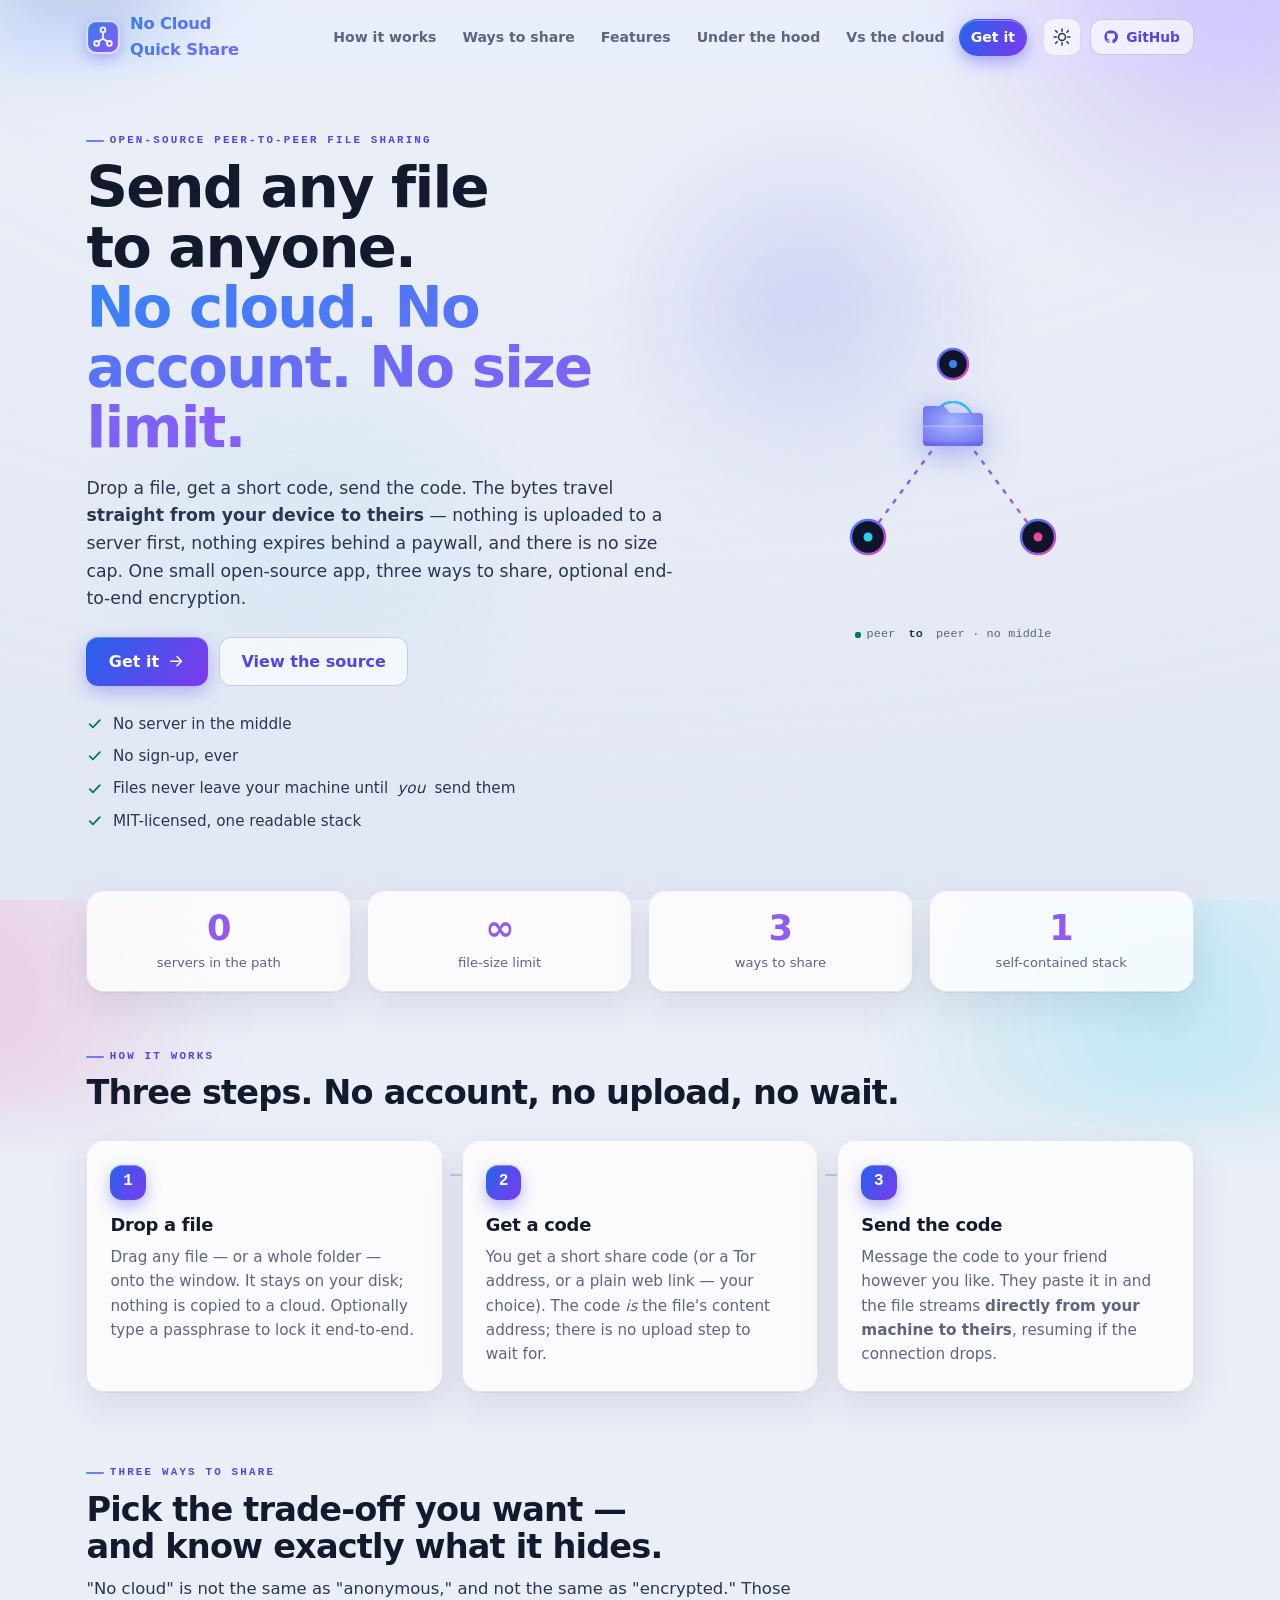
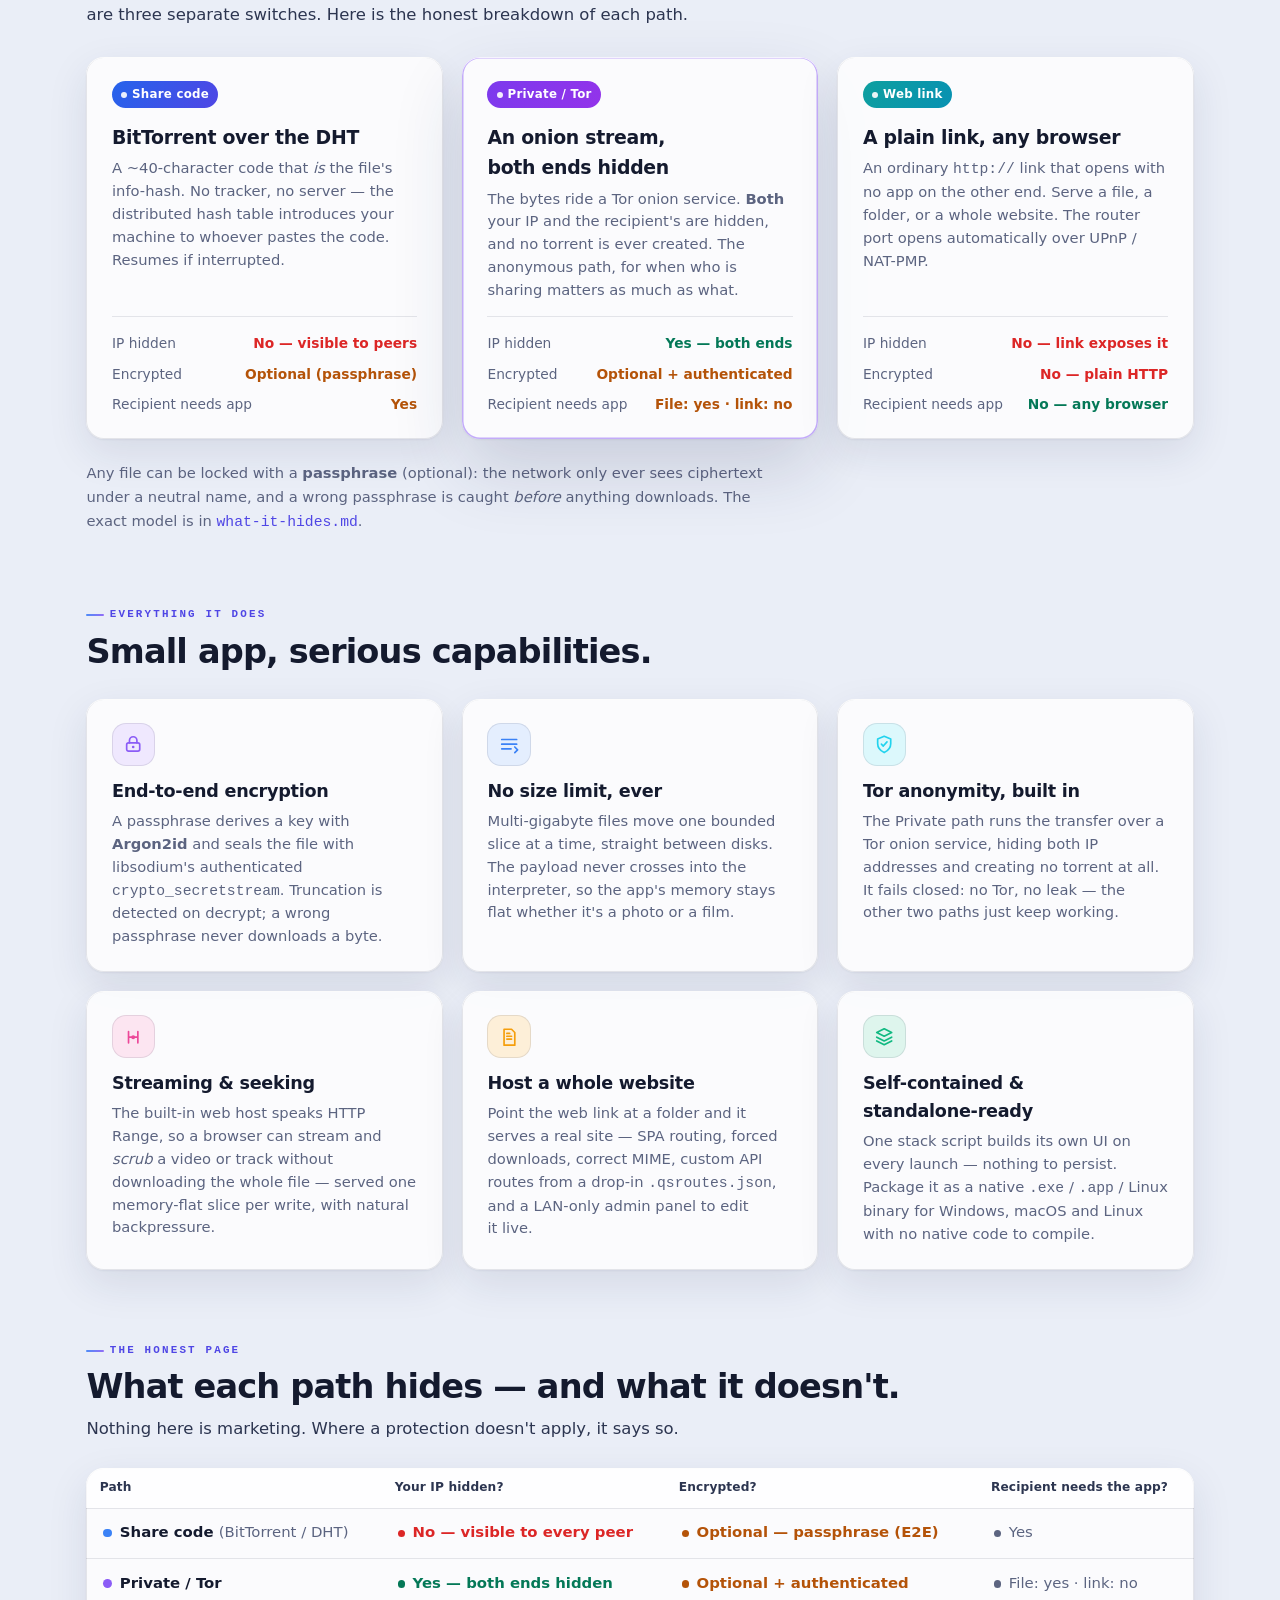
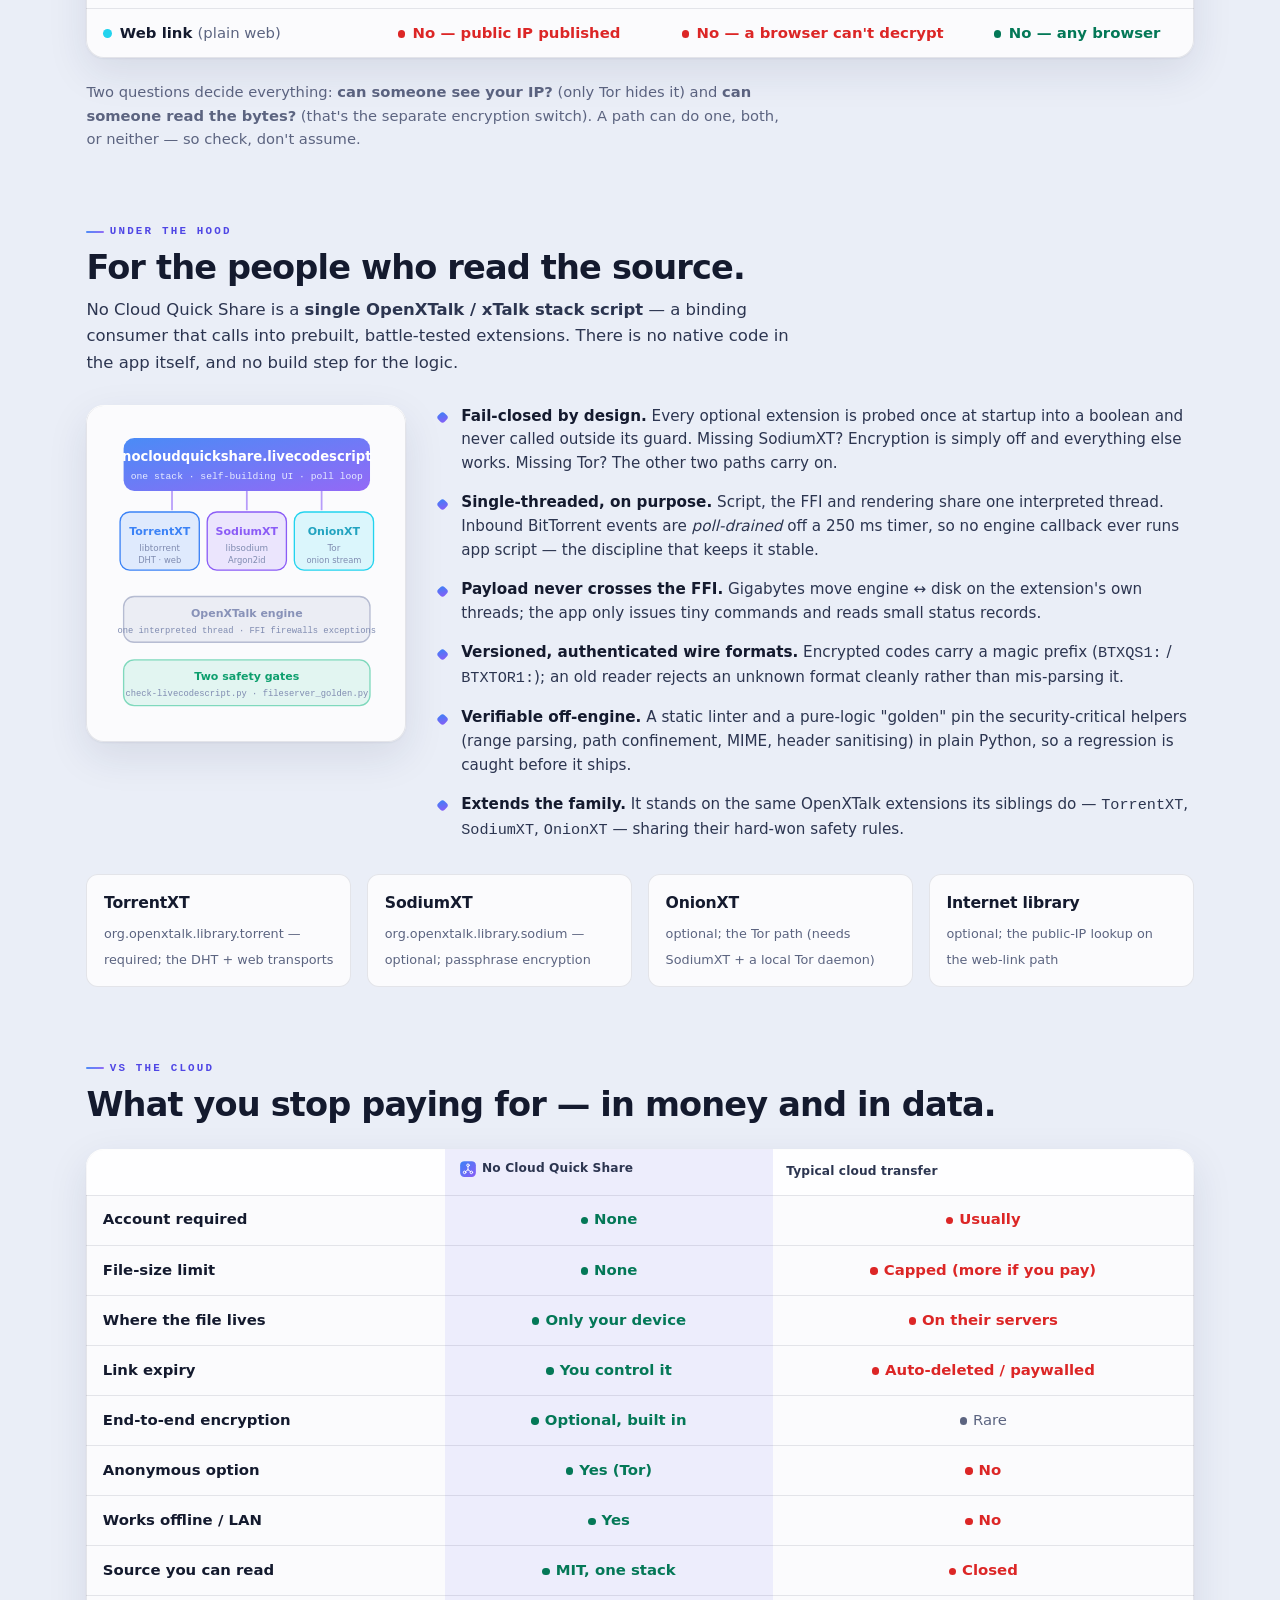
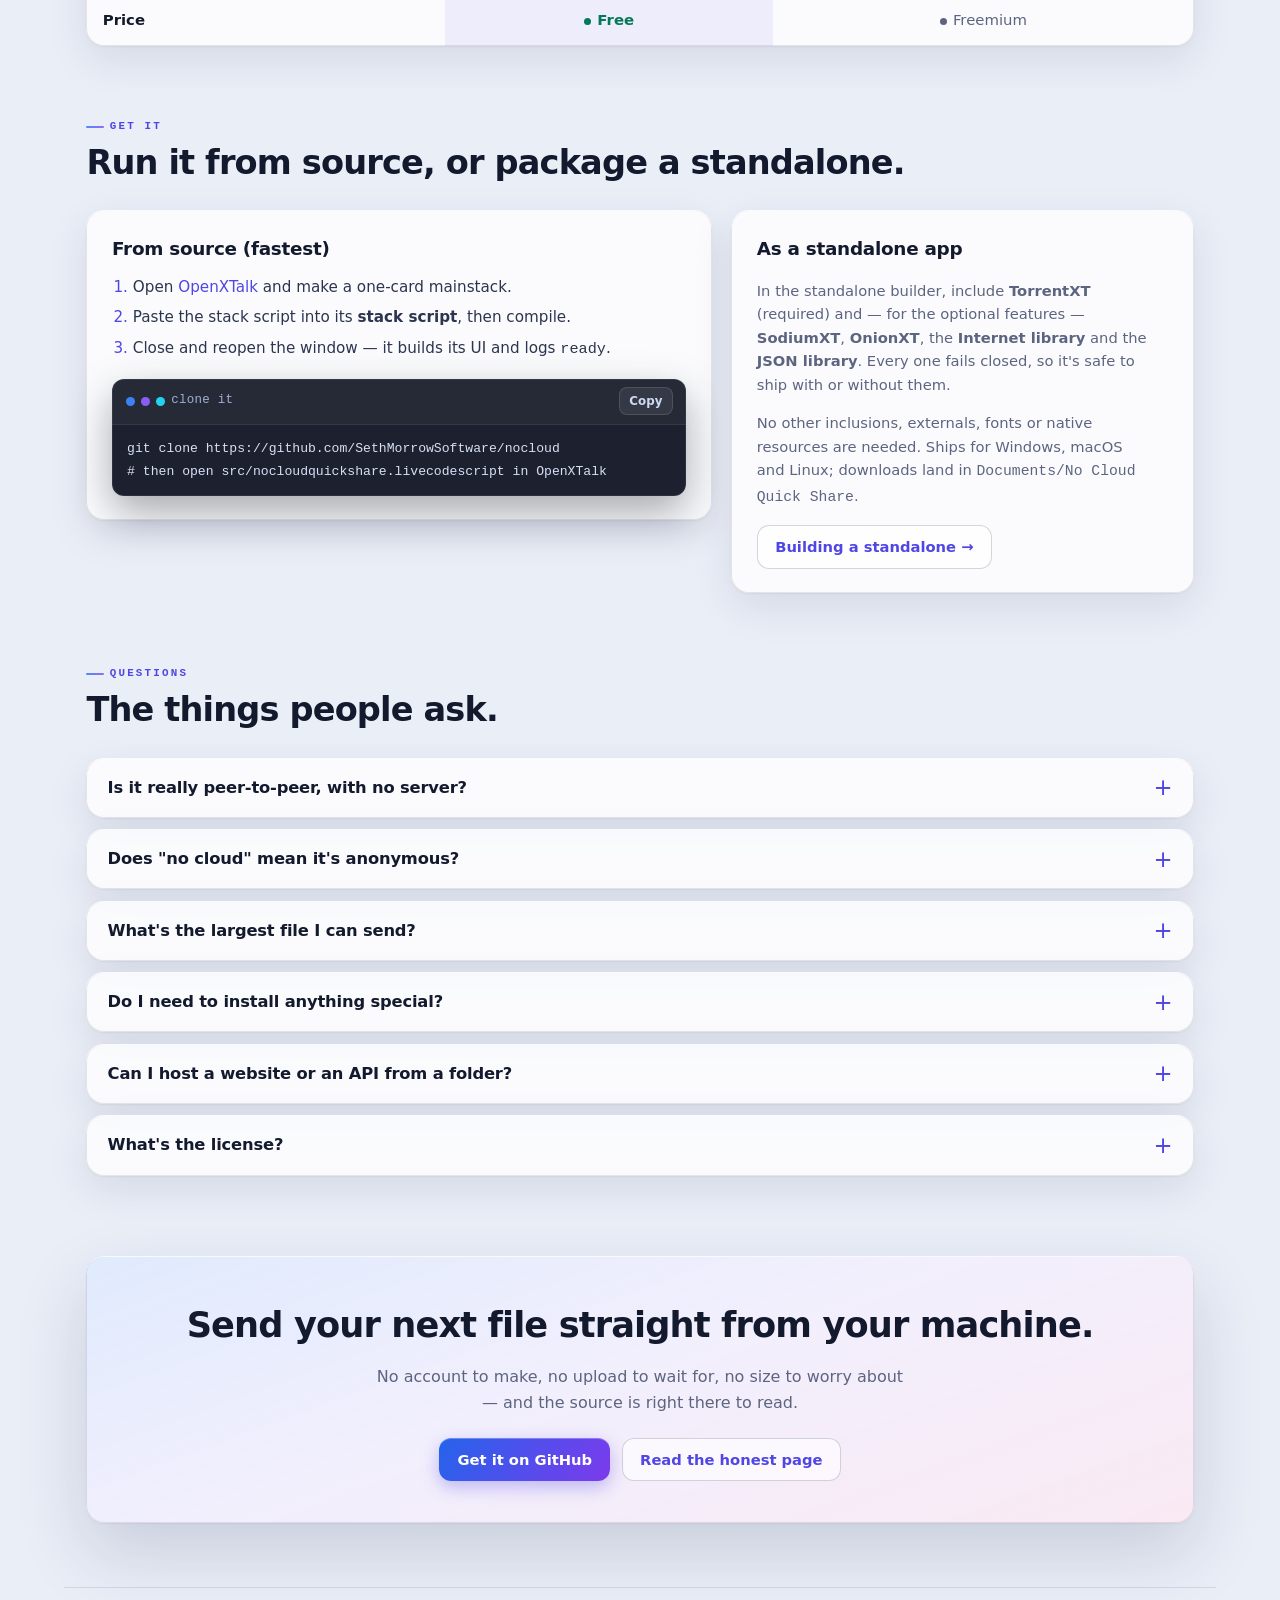
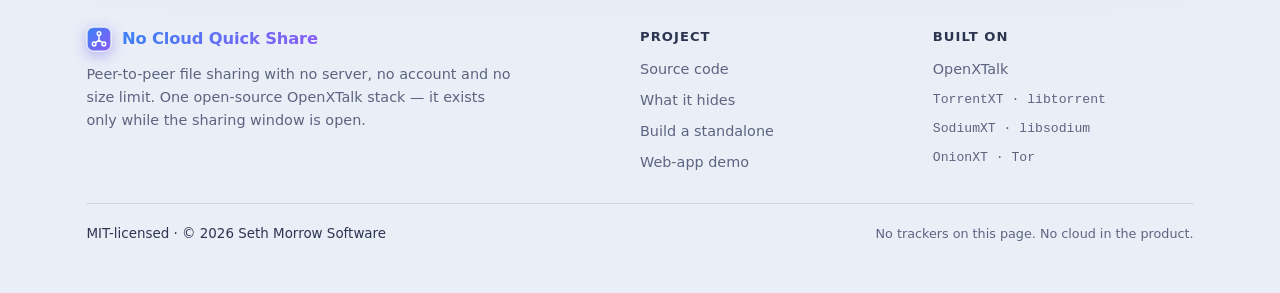
==== commit 4d135db0: "docs sweep: record the session, and fix what the sweep itself broke (SethMorrowSoftware/xtalk-suite#" ====
--- a/site/index.html
+++ b/site/index.html
@@ -307,7 +307,7 @@
               <text x="61" y="158" text-anchor="middle" fill="#7f8bb0" font-size="9.5">DHT · web</text>
 
               <rect x="115" y="100" width="90" height="66" rx="11" fill="rgba(139,92,246,.14)" stroke="#8b5cf6" stroke-width="1.5"/>
-              <text x="160" y="126" text-anchor="middle" fill="#8b5cf6" font-size="12.5" font-weight="700">cryptoXT</text>
+              <text x="160" y="126" text-anchor="middle" fill="#8b5cf6" font-size="12.5" font-weight="700">SodiumXT</text>
               <text x="160" y="144" text-anchor="middle" fill="#7f8bb0" font-size="10">libsodium</text>
               <text x="160" y="158" text-anchor="middle" fill="#7f8bb0" font-size="9.5">Argon2id</text>
 
@@ -329,7 +329,7 @@
 
         <ul class="tech-notes">
           <li><b>Fail-closed by design.</b> Every optional extension is probed once at startup into a
-            boolean and never called outside its guard. Missing cryptoXT? Encryption is simply off and
+            boolean and never called outside its guard. Missing SodiumXT? Encryption is simply off and
             everything else works. Missing Tor? The other two paths carry on.</li>
           <li><b>Single-threaded, on purpose.</b> Script, the FFI and rendering share one interpreted
             thread. Inbound BitTorrent events are <i>poll-drained</i> off a 250&nbsp;ms timer, so no
@@ -343,15 +343,15 @@
             security-critical helpers (range parsing, path confinement, MIME, header sanitising) in
             plain Python, so a regression is caught before it ships.</li>
           <li><b>Extends the family.</b> It stands on the same OpenXTalk extensions its siblings do —
-            <span class="mono">TorrentXT</span>, <span class="mono">cryptoXT/SodiumXT</span>,
+            <span class="mono">TorrentXT</span>, <span class="mono">SodiumXT</span>,
             <span class="mono">OnionXT</span> — sharing their hard-won safety rules.</li>
         </ul>
       </div>
 
       <div class="deps">
         <div class="dep"><b>TorrentXT</b><span>org.openxtalk.library.torrent — required; the DHT + web transports</span></div>
-        <div class="dep"><b>cryptoXT</b><span>org.openxtalk.library.sodium — optional; passphrase encryption</span></div>
-        <div class="dep"><b>OnionXT</b><span>optional; the Tor path (needs cryptoXT + a local Tor daemon)</span></div>
+        <div class="dep"><b>SodiumXT</b><span>org.openxtalk.library.sodium — optional; passphrase encryption</span></div>
+        <div class="dep"><b>OnionXT</b><span>optional; the Tor path (needs SodiumXT + a local Tor daemon)</span></div>
         <div class="dep"><b>Internet library</b><span>optional; the public-IP lookup on the web-link path</span></div>
       </div>
     </section>
@@ -407,7 +407,7 @@
         <div class="card start-card">
           <h3>As a standalone app</h3>
           <p class="muted">In the standalone builder, include <b>TorrentXT</b> (required) and — for the
-            optional features — <b>cryptoXT</b>, <b>OnionXT</b>, the <b>Internet library</b> and the
+            optional features — <b>SodiumXT</b>, <b>OnionXT</b>, the <b>Internet library</b> and the
             <b>JSON library</b>. Every one fails closed, so it's safe to ship with or without them.</p>
           <p class="muted">No other inclusions, externals, fonts or native resources are needed. Ships
             for Windows, macOS and Linux; downloads land in <span class="mono">Documents/No Cloud Quick Share</span>.</p>
@@ -497,7 +497,7 @@
         <b>Built on</b>
         <a href="https://openxtalk.org" rel="noopener">OpenXTalk</a>
         <span class="mono muted">TorrentXT · libtorrent</span>
-        <span class="mono muted">cryptoXT · libsodium</span>
+        <span class="mono muted">SodiumXT · libsodium</span>
         <span class="mono muted">OnionXT · Tor</span>
       </nav>
     </div>
